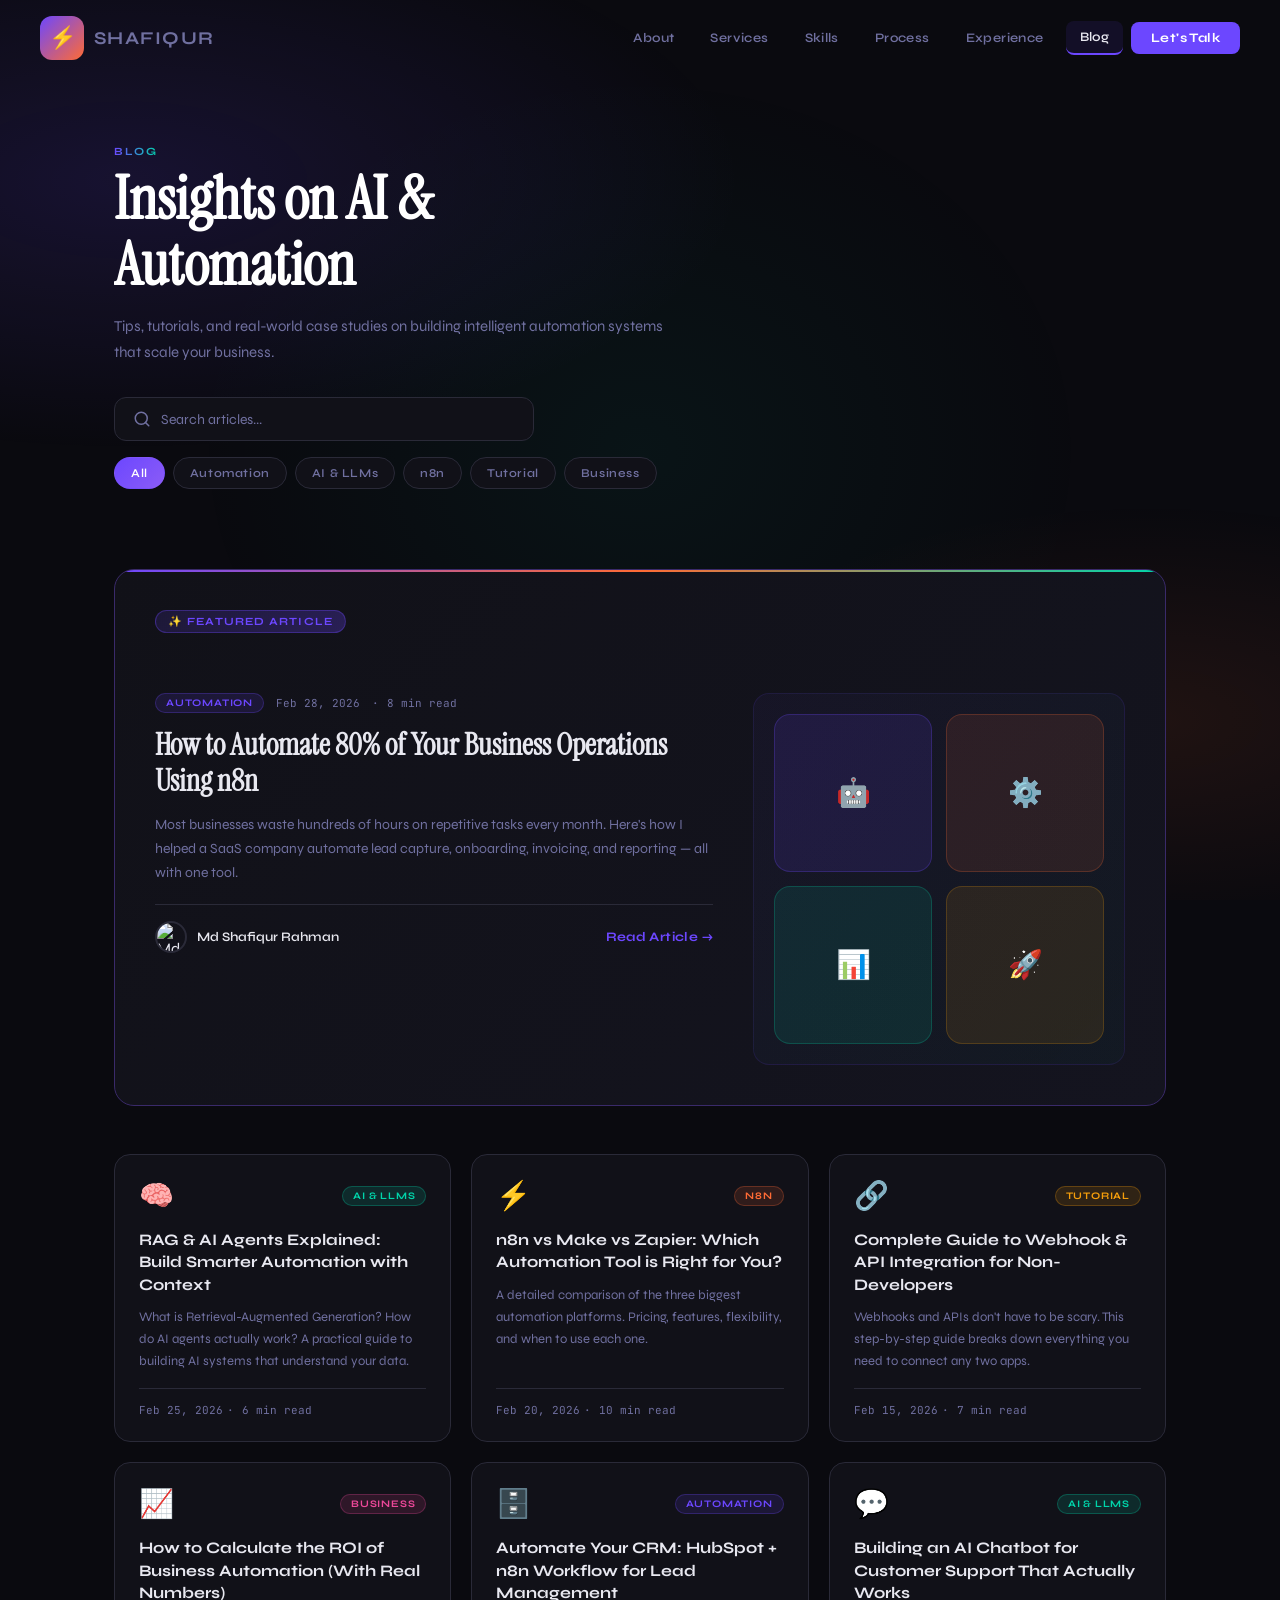
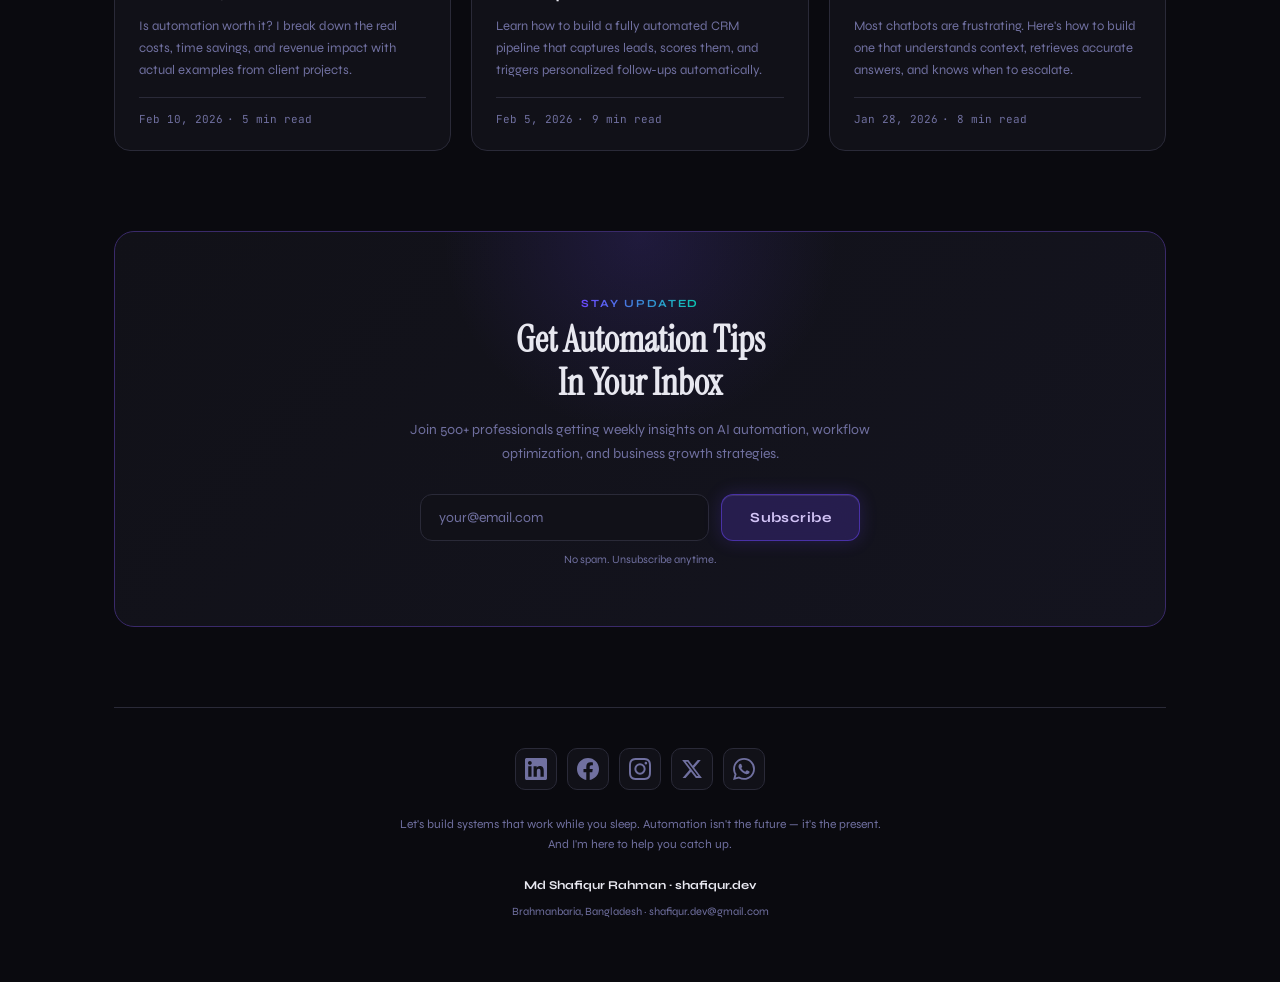
==== blog.html @ 8acfb30a "init" ====
<!DOCTYPE html>
<html lang="en">

<head>
    <meta charset="UTF-8">
    <meta name="viewport" content="width=device-width, initial-scale=1.0">
    <title>Blog — Md Shafiqur Rahman | AI Automation Insights</title>
    <meta name="description"
        content="Read expert insights on AI automation, n8n workflows, Make integrations, and business process automation by Md Shafiqur Rahman.">
    <link
        href="https://fonts.googleapis.com/css2?family=Syne:wght@400;600;700;800&family=Instrument+Serif:ital@0;1&family=JetBrains+Mono:wght@400;500&display=swap"
        rel="stylesheet">
    <link rel="stylesheet" href="styles.css">
    <link rel="stylesheet" href="blog-styles.css">
    <!-- Favicon -->
    <link rel="icon"
        href="data:image/svg+xml,<svg xmlns='http://www.w3.org/2000/svg' viewBox='0 0 100 100'><text y='.9em' font-size='90'>⚡</text></svg>">
    <!-- Canonical -->
    <link rel="canonical" href="https://shafiqur.dev/blog.html">
    <!-- Open Graph -->
    <meta property="og:type" content="website">
    <meta property="og:url" content="https://shafiqur.dev/blog.html">
    <meta property="og:title" content="Blog — Md Shafiqur Rahman | AI Automation Insights">
    <meta property="og:description"
        content="Expert insights on AI automation, n8n workflows, Make integrations, and business process automation by Md Shafiqur Rahman.">
    <meta property="og:image" content="https://shafiqur.dev/md-shafiqur-rahman-n8n-ai-automation-expert.png">
    <!-- Twitter Card -->
    <meta name="twitter:card" content="summary_large_image">
    <meta name="twitter:title" content="Blog — Md Shafiqur Rahman | AI Automation Insights">
    <meta name="twitter:description"
        content="Expert insights on AI automation, n8n workflows, and business process automation.">
    <meta name="twitter:image" content="https://shafiqur.dev/md-shafiqur-rahman-n8n-ai-automation-expert.png">
</head>

<body>

    <!-- Reading Progress Bar -->
    <div class="reading-progress" id="reading-progress"></div>

    <div class="container">

        <!-- NAVIGATION -->
        <nav id="main-nav">
            <div class="nav-brand">
                <a href="index.html" style="display:flex;align-items:center;gap:10px;text-decoration:none;">
                    <div class="logo-icon">⚡</div>
                    <div class="brand-name">Shafiqur</div>
                </a>
            </div>
            <div class="nav-links">
                <a href="index.html#about" class="nav-link">About</a>
                <a href="index.html#services" class="nav-link">Services</a>
                <a href="index.html#skills" class="nav-link">Skills</a>
                <a href="index.html#process" class="nav-link">Process</a>
                <a href="index.html#experience" class="nav-link">Experience</a>
                <a href="blog.html" class="nav-link active">Blog</a>
                <a href="index.html#contact" class="nav-link cta-link">Let's Talk</a>
            </div>
            <button class="mobile-menu-btn" id="mobile-menu-btn" aria-label="Toggle navigation menu">
                <span></span><span></span><span></span>
            </button>
        </nav>

        <!-- BLOG HERO -->
        <section class="blog-hero">
            <div class="section-label">Blog</div>
            <h1 class="blog-hero-title">Insights on AI &<br>Automation</h1>
            <p class="blog-hero-subtitle">Tips, tutorials, and real-world case studies on building intelligent
                automation systems that scale your business.</p>

            <!-- Search & Filter -->
            <div class="blog-controls">
                <div class="blog-search">
                    <svg width="18" height="18" viewBox="0 0 24 24" fill="none" stroke="currentColor" stroke-width="2"
                        stroke-linecap="round" stroke-linejoin="round">
                        <circle cx="11" cy="11" r="8"></circle>
                        <path d="m21 21-4.35-4.35"></path>
                    </svg>
                    <input type="text" id="blog-search-input" placeholder="Search articles..." autocomplete="off">
                </div>
                <div class="blog-filters">
                    <button class="filter-btn active" data-filter="all">All</button>
                    <button class="filter-btn" data-filter="automation">Automation</button>
                    <button class="filter-btn" data-filter="ai">AI & LLMs</button>
                    <button class="filter-btn" data-filter="n8n">n8n</button>
                    <button class="filter-btn" data-filter="tutorial">Tutorial</button>
                    <button class="filter-btn" data-filter="business">Business</button>
                </div>
            </div>
        </section>

        <!-- FEATURED POST -->
        <section class="featured-post" id="featured-post">
            <a href="posts/automate-business-with-n8n.html" class="featured-card">
                <div class="featured-badge">✨ Featured Article</div>
                <div class="featured-content">
                    <div class="featured-meta">
                        <span class="blog-category tag-purple">Automation</span>
                        <span class="blog-date">Feb 28, 2026</span>
                        <span class="blog-read-time">8 min read</span>
                    </div>
                    <h2 class="featured-title">How to Automate 80% of Your Business Operations Using n8n</h2>
                    <p class="featured-excerpt">Most businesses waste hundreds of hours on repetitive tasks every month.
                        Here's how I helped a SaaS company automate lead capture, onboarding, invoicing, and reporting
                        — all with one tool.</p>
                    <div class="featured-author">
                        <img src="profile.jpg" alt="Md Shafiqur Rahman" class="author-avatar">
                        <span class="author-name">Md Shafiqur Rahman</span>
                        <span class="featured-read-link">Read Article →</span>
                    </div>
                </div>
                <div class="featured-visual">
                    <div class="featured-icon-grid">
                        <span>🤖</span>
                        <span>⚙️</span>
                        <span>📊</span>
                        <span>🚀</span>
                    </div>
                </div>
            </a>
        </section>

        <!-- BLOG POSTS GRID -->
        <section class="blog-grid-section">
            <div class="blog-grid" id="blog-grid">

                <!-- Blog Post Card 1 -->
                <article class="blog-card" data-category="ai">
                    <a href="posts/rag-ai-agents-explained.html" class="blog-card-link">
                        <div class="blog-card-top">
                            <div class="blog-card-icon">🧠</div>
                            <span class="blog-category tag-teal">AI & LLMs</span>
                        </div>
                        <h3 class="blog-card-title">RAG & AI Agents Explained: Build Smarter Automation with Context
                        </h3>
                        <p class="blog-card-excerpt">What is Retrieval-Augmented Generation? How do AI agents actually
                            work? A practical guide to building AI systems that understand your data.</p>
                        <div class="blog-card-footer">
                            <span class="blog-date">Feb 25, 2026</span>
                            <span class="blog-read-time">6 min read</span>
                        </div>
                    </a>
                </article>

                <!-- Blog Post Card 2 -->
                <article class="blog-card" data-category="n8n">
                    <a href="posts/n8n-vs-make-vs-zapier.html" class="blog-card-link">
                        <div class="blog-card-top">
                            <div class="blog-card-icon">⚡</div>
                            <span class="blog-category tag-orange">n8n</span>
                        </div>
                        <h3 class="blog-card-title">n8n vs Make vs Zapier: Which Automation Tool is Right for You?</h3>
                        <p class="blog-card-excerpt">A detailed comparison of the three biggest automation platforms.
                            Pricing, features, flexibility, and when to use each one.</p>
                        <div class="blog-card-footer">
                            <span class="blog-date">Feb 20, 2026</span>
                            <span class="blog-read-time">10 min read</span>
                        </div>
                    </a>
                </article>

                <!-- Blog Post Card 3 -->
                <article class="blog-card" data-category="tutorial">
                    <a href="posts/webhook-api-integration-guide.html" class="blog-card-link">
                        <div class="blog-card-top">
                            <div class="blog-card-icon">🔗</div>
                            <span class="blog-category tag-gold">Tutorial</span>
                        </div>
                        <h3 class="blog-card-title">Complete Guide to Webhook & API Integration for Non-Developers</h3>
                        <p class="blog-card-excerpt">Webhooks and APIs don't have to be scary. This step-by-step guide
                            breaks down everything you need to connect any two apps.</p>
                        <div class="blog-card-footer">
                            <span class="blog-date">Feb 15, 2026</span>
                            <span class="blog-read-time">7 min read</span>
                        </div>
                    </a>
                </article>

                <!-- Blog Post Card 4 -->
                <article class="blog-card" data-category="business">
                    <a href="posts/automation-roi-calculator.html" class="blog-card-link">
                        <div class="blog-card-top">
                            <div class="blog-card-icon">📈</div>
                            <span class="blog-category tag-pink">Business</span>
                        </div>
                        <h3 class="blog-card-title">How to Calculate the ROI of Business Automation (With Real
                            Numbers)</h3>
                        <p class="blog-card-excerpt">Is automation worth it? I break down the real costs, time savings,
                            and revenue impact with actual examples from client projects.</p>
                        <div class="blog-card-footer">
                            <span class="blog-date">Feb 10, 2026</span>
                            <span class="blog-read-time">5 min read</span>
                        </div>
                    </a>
                </article>

                <!-- Blog Post Card 5 -->
                <article class="blog-card" data-category="automation">
                    <a href="posts/crm-automation-hubspot-n8n.html" class="blog-card-link">
                        <div class="blog-card-top">
                            <div class="blog-card-icon">🗄️</div>
                            <span class="blog-category tag-purple">Automation</span>
                        </div>
                        <h3 class="blog-card-title">Automate Your CRM: HubSpot + n8n Workflow for Lead Management</h3>
                        <p class="blog-card-excerpt">Learn how to build a fully automated CRM pipeline that captures
                            leads, scores them, and triggers personalized follow-ups automatically.</p>
                        <div class="blog-card-footer">
                            <span class="blog-date">Feb 5, 2026</span>
                            <span class="blog-read-time">9 min read</span>
                        </div>
                    </a>
                </article>

                <!-- Blog Post Card 6 -->
                <article class="blog-card" data-category="ai">
                    <a href="posts/chatbot-customer-support.html" class="blog-card-link">
                        <div class="blog-card-top">
                            <div class="blog-card-icon">💬</div>
                            <span class="blog-category tag-teal">AI & LLMs</span>
                        </div>
                        <h3 class="blog-card-title">Building an AI Chatbot for Customer Support That Actually Works</h3>
                        <p class="blog-card-excerpt">Most chatbots are frustrating. Here's how to build one that
                            understands context, retrieves accurate answers, and knows when to escalate.</p>
                        <div class="blog-card-footer">
                            <span class="blog-date">Jan 28, 2026</span>
                            <span class="blog-read-time">8 min read</span>
                        </div>
                    </a>
                </article>

            </div>

            <!-- No Results Message -->
            <div class="blog-no-results" id="blog-no-results" style="display:none;">
                <div class="no-results-icon">🔍</div>
                <h3>No articles found</h3>
                <p>Try searching with different keywords or browse all categories.</p>
            </div>
        </section>

        <!-- NEWSLETTER CTA -->
        <section class="blog-newsletter">
            <div class="newsletter-glow"></div>
            <div class="section-label">Stay Updated</div>
            <h2 class="newsletter-title">Get Automation Tips<br>In Your Inbox</h2>
            <p class="newsletter-desc">Join 500+ professionals getting weekly insights on AI automation, workflow
                optimization, and business growth strategies.</p>
            <form class="newsletter-form" id="newsletter-form">
                <input type="email" placeholder="your@email.com" required id="newsletter-email">
                <button type="submit" class="btn-primary">Subscribe</button>
            </form>
            <div class="newsletter-success" id="newsletter-success" style="display:none;">
                <div class="newsletter-success-icon">🎉</div>
                <p class="newsletter-success-text">You're in! Check your inbox for a confirmation email.</p>
            </div>
            <p class="newsletter-note" id="newsletter-note">No spam. Unsubscribe anytime.</p>
        </section>

        <footer>
            <div class="footer-social-bar">
                <a href="https://www.linkedin.com/in/automation-by-shafiq/" target="_blank" rel="noopener"
                    class="footer-social-link" title="LinkedIn">
                    <svg width="22" height="22" viewBox="0 0 24 24" fill="currentColor">
                        <path
                            d="M20.447 20.452h-3.554v-5.569c0-1.328-.027-3.037-1.852-3.037-1.853 0-2.136 1.445-2.136 2.939v5.667H9.351V9h3.414v1.561h.046c.477-.9 1.637-1.85 3.37-1.85 3.601 0 4.267 2.37 4.267 5.455v6.286zM5.337 7.433c-1.144 0-2.063-.926-2.063-2.065 0-1.138.92-2.063 2.063-2.063 1.14 0 2.064.925 2.064 2.063 0 1.139-.925 2.065-2.064 2.065zm1.782 13.019H3.555V9h3.564v11.452zM22.225 0H1.771C.792 0 0 .774 0 1.729v20.542C0 23.227.792 24 1.771 24h20.451C23.2 24 24 23.227 24 22.271V1.729C24 .774 23.2 0 22.222 0h.003z" />
                    </svg>
                </a>
                <a href="https://facebook.com/YOUR_FACEBOOK" target="_blank" rel="noopener" class="footer-social-link"
                    title="Facebook">
                    <svg width="22" height="22" viewBox="0 0 24 24" fill="currentColor">
                        <path
                            d="M24 12.073c0-6.627-5.373-12-12-12s-12 5.373-12 12c0 5.99 4.388 10.954 10.125 11.854v-8.385H7.078v-3.47h3.047V9.43c0-3.007 1.792-4.669 4.533-4.669 1.312 0 2.686.235 2.686.235v2.953H15.83c-1.491 0-1.956.925-1.956 1.874v2.25h3.328l-.532 3.47h-2.796v8.385C19.612 23.027 24 18.062 24 12.073z" />
                    </svg>
                </a>
                <a href="https://instagram.com/YOUR_INSTAGRAM" target="_blank" rel="noopener" class="footer-social-link"
                    title="Instagram">
                    <svg width="22" height="22" viewBox="0 0 24 24" fill="currentColor">
                        <path
                            d="M12 0C8.74 0 8.333.015 7.053.072 5.775.132 4.905.333 4.14.63c-.789.306-1.459.717-2.126 1.384S.935 3.35.63 4.14C.333 4.905.131 5.775.072 7.053.012 8.333 0 8.74 0 12s.015 3.667.072 4.947c.06 1.277.261 2.148.558 2.913.306.788.717 1.459 1.384 2.126.667.666 1.336 1.079 2.126 1.384.766.296 1.636.499 2.913.558C8.333 23.988 8.74 24 12 24s3.667-.015 4.947-.072c1.277-.06 2.148-.262 2.913-.558.788-.306 1.459-.718 2.126-1.384.666-.667 1.079-1.335 1.384-2.126.296-.765.499-1.636.558-2.913.06-1.28.072-1.687.072-4.947s-.015-3.667-.072-4.947c-.06-1.277-.262-2.149-.558-2.913-.306-.789-.718-1.459-1.384-2.126C21.319 1.347 20.651.935 19.86.63c-.765-.297-1.636-.499-2.913-.558C15.667.012 15.26 0 12 0zm0 2.16c3.203 0 3.585.016 4.85.071 1.17.055 1.805.249 2.227.415.562.217.96.477 1.382.896.419.42.679.819.896 1.381.164.422.36 1.057.413 2.227.057 1.266.07 1.646.07 4.85s-.015 3.585-.074 4.85c-.061 1.17-.256 1.805-.421 2.227-.224.562-.479.96-.899 1.382-.419.419-.824.679-1.38.896-.42.164-1.065.36-2.235.413-1.274.057-1.649.07-4.859.07-3.211 0-3.586-.015-4.859-.074-1.171-.061-1.816-.256-2.236-.421-.569-.224-.96-.479-1.379-.899-.421-.419-.69-.824-.9-1.38-.165-.42-.359-1.065-.42-2.235-.045-1.26-.061-1.649-.061-4.844 0-3.196.016-3.586.061-4.861.061-1.17.255-1.814.42-2.234.21-.57.479-.96.9-1.381.419-.419.81-.689 1.379-.898.42-.166 1.051-.361 2.221-.421 1.275-.045 1.65-.06 4.859-.06l.045.03zm0 3.678a6.162 6.162 0 100 12.324 6.162 6.162 0 100-12.324zM12 16c-2.21 0-4-1.79-4-4s1.79-4 4-4 4 1.79 4 4-1.79 4-4 4zm7.846-10.405a1.441 1.441 0 11-2.882 0 1.441 1.441 0 012.882 0z" />
                    </svg>
                </a>
                <a href="https://x.com/YOUR_X_HANDLE" target="_blank" rel="noopener" class="footer-social-link"
                    title="X (Twitter)">
                    <svg width="22" height="22" viewBox="0 0 24 24" fill="currentColor">
                        <path
                            d="M18.244 2.25h3.308l-7.227 8.26 8.502 11.24H16.17l-5.214-6.817L4.99 21.75H1.68l7.73-8.835L1.254 2.25H8.08l4.713 6.231zm-1.161 17.52h1.833L7.084 4.126H5.117z" />
                    </svg>
                </a>
                <a href="https://wa.me/YOUR_WHATSAPP_NUMBER" target="_blank" rel="noopener"
                    class="footer-social-link whatsapp" title="WhatsApp">
                    <svg width="22" height="22" viewBox="0 0 24 24" fill="currentColor">
                        <path
                            d="M17.472 14.382c-.297-.149-1.758-.867-2.03-.967-.273-.099-.471-.148-.67.15-.197.297-.767.966-.94 1.164-.173.199-.347.223-.644.075-.297-.15-1.255-.463-2.39-1.475-.883-.788-1.48-1.761-1.653-2.059-.173-.297-.018-.458.13-.606.134-.133.298-.347.446-.52.149-.174.198-.298.298-.497.099-.198.05-.371-.025-.52-.075-.149-.669-1.612-.916-2.207-.242-.579-.487-.5-.669-.51-.173-.008-.371-.01-.57-.01-.198 0-.52.074-.792.372-.272.297-1.04 1.016-1.04 2.479 0 1.462 1.065 2.875 1.213 3.074.149.198 2.096 3.2 5.077 4.487.709.306 1.262.489 1.694.625.712.227 1.36.195 1.871.118.571-.085 1.758-.719 2.006-1.413.248-.694.248-1.289.173-1.413-.074-.124-.272-.198-.57-.347m-5.421 7.403h-.004a9.87 9.87 0 01-5.031-1.378l-.361-.214-3.741.982.998-3.648-.235-.374a9.86 9.86 0 01-1.51-5.26c.001-5.45 4.436-9.884 9.888-9.884 2.64 0 5.122 1.03 6.988 2.898a9.825 9.825 0 012.893 6.994c-.003 5.45-4.437 9.884-9.885 9.884m8.413-18.297A11.815 11.815 0 0012.05 0C5.495 0 .16 5.335.157 11.892c0 2.096.547 4.142 1.588 5.945L.057 24l6.305-1.654a11.882 11.882 0 005.683 1.448h.005c6.554 0 11.89-5.335 11.893-11.893a11.821 11.821 0 00-3.48-8.413z" />
                    </svg>
                </a>
            </div>
            <p class="footer-note">Let's build systems that work while you sleep. Automation isn't the future — it's the
                present. And I'm here to help you catch up.<br><br>
                <strong style="color: var(--text);">Md Shafiqur Rahman · shafiqur.dev</strong><br>
                <span style="font-size: 11px; margin-top: 8px; display: inline-block;">Brahmanbaria, Bangladesh ·
                    shafiqur.dev@gmail.com</span>
            </p>
        </footer>

    </div>

    <!-- SCROLL TO TOP BUTTON -->
    <button class="scroll-to-top" id="scroll-to-top" aria-label="Scroll to top">
        <svg width="20" height="20" viewBox="0 0 24 24" fill="none" stroke="currentColor" stroke-width="2.5"
            stroke-linecap="round" stroke-linejoin="round">
            <path d="m18 15-6-6-6 6"></path>
        </svg>
    </button>

    <script>
        // Mobile menu toggle
        const menuBtn = document.getElementById('mobile-menu-btn');
        const nav = document.getElementById('main-nav');
        menuBtn.addEventListener('click', () => {
            nav.classList.toggle('nav-open');
        });

        // Scroll-based nav background + scroll-to-top
        const scrollTopBtn = document.getElementById('scroll-to-top');
        const progressBar = document.getElementById('reading-progress');

        window.addEventListener('scroll', () => {
            // Nav background
            if (window.scrollY > 60) {
                nav.classList.add('nav-scrolled');
            } else {
                nav.classList.remove('nav-scrolled');
            }
            // Scroll to top btn
            if (window.scrollY > 400) {
                scrollTopBtn.classList.add('visible');
            } else {
                scrollTopBtn.classList.remove('visible');
            }
            // Reading progress bar
            const docHeight = document.documentElement.scrollHeight - document.documentElement.clientHeight;
            const scrolled = (window.scrollY / docHeight) * 100;
            progressBar.style.width = Math.min(scrolled, 100) + '%';
        });

        // Scroll to top on click
        scrollTopBtn.addEventListener('click', () => {
            window.scrollTo({ top: 0, behavior: 'smooth' });
        });

        // Blog Search
        const searchInput = document.getElementById('blog-search-input');
        const blogCards = document.querySelectorAll('.blog-card');
        const featuredPost = document.getElementById('featured-post');
        const noResults = document.getElementById('blog-no-results');

        searchInput.addEventListener('input', function () {
            const query = this.value.toLowerCase().trim();
            filterPosts(query, getActiveFilter());
        });

        // Category Filter
        const filterBtns = document.querySelectorAll('.filter-btn');
        filterBtns.forEach(btn => {
            btn.addEventListener('click', function () {
                filterBtns.forEach(b => b.classList.remove('active'));
                this.classList.add('active');
                const filter = this.dataset.filter;
                const query = searchInput.value.toLowerCase().trim();
                filterPosts(query, filter);
            });
        });

        function getActiveFilter() {
            const activeBtn = document.querySelector('.filter-btn.active');
            return activeBtn ? activeBtn.dataset.filter : 'all';
        }

        function filterPosts(query, category) {
            let visibleCount = 0;
            blogCards.forEach(card => {
                const title = card.querySelector('.blog-card-title').textContent.toLowerCase();
                const excerpt = card.querySelector('.blog-card-excerpt').textContent.toLowerCase();
                const cardCategory = card.dataset.category;
                const matchesSearch = !query || title.includes(query) || excerpt.includes(query);
                const matchesCategory = category === 'all' || cardCategory === category;
                if (matchesSearch && matchesCategory) {
                    card.style.display = '';
                    visibleCount++;
                } else {
                    card.style.display = 'none';
                }
            });
            if (category !== 'all' && category !== 'automation') {
                featuredPost.style.display = 'none';
            } else if (query) {
                const featuredTitle = featuredPost.querySelector('.featured-title').textContent.toLowerCase();
                const featuredExcerpt = featuredPost.querySelector('.featured-excerpt').textContent.toLowerCase();
                if (featuredTitle.includes(query) || featuredExcerpt.includes(query)) {
                    featuredPost.style.display = '';
                    visibleCount++;
                } else {
                    featuredPost.style.display = 'none';
                }
            } else {
                featuredPost.style.display = '';
                visibleCount++;
            }
            noResults.style.display = visibleCount === 0 ? 'block' : 'none';
        }

        // Newsletter form — inline success state
        document.getElementById('newsletter-form').addEventListener('submit', function (e) {
            e.preventDefault();
            this.style.display = 'none';
            document.getElementById('newsletter-success').style.display = 'block';
            document.getElementById('newsletter-note').style.display = 'none';
        });

        // Intersection Observer for animations
        const observerOptions = { threshold: 0.1, rootMargin: '0px 0px -50px 0px' };
        const observer = new IntersectionObserver((entries) => {
            entries.forEach(entry => {
                if (entry.isIntersecting) {
                    entry.target.classList.add('visible');
                }
            });
        }, observerOptions);

        document.querySelectorAll('.blog-card, .featured-card').forEach(el => {
            el.classList.add('fade-in');
            observer.observe(el);
        });

        // Smooth scroll for navigation links
        document.querySelectorAll('a[href^="#"]').forEach(anchor => {
            anchor.addEventListener('click', function (e) {
                e.preventDefault();
                const target = document.querySelector(this.getAttribute('href'));
                if (target) {
                    const navHeight = 100;
                    const targetPosition = target.getBoundingClientRect().top + window.pageYOffset - navHeight;
                    window.scrollTo({ top: targetPosition, behavior: 'smooth' });
                }
                document.getElementById('main-nav').classList.remove('nav-open');
            });
        });
    </script>

</body>

</html>
---- styles.css ----
:root {
    --bg: #0a0a0f;
    --surface: #111118;
    --surface2: #18181f;
    --border: #2a2a38;
    --accent: #6c47ff;
    --accent2: #ff6b35;
    --accent3: #00d4aa;
    --text: #e8e8f0;
    --muted: #7070a0;
    --tag-bg: #1a1a28;
    --glow-purple: rgba(108, 71, 255, 0.35);
    --glow-teal: rgba(0, 212, 170, 0.35);
    --glow-orange: rgba(255, 107, 53, 0.35);
}

/* ===== CURSOR GLOW ===== */
#cursor-glow {
    position: fixed;
    width: 500px;
    height: 500px;
    border-radius: 50%;
    pointer-events: none;
    z-index: 0;
    transform: translate(-50%, -50%);
    background: radial-gradient(circle at center,
            rgba(108, 71, 255, 0.07) 0%,
            rgba(108, 71, 255, 0.03) 30%,
            transparent 70%);
    transition: transform 0.12s ease-out, opacity 0.3s;
    will-change: transform;
}

/* ===== PARTICLE CANVAS ===== */
#particle-canvas {
    position: fixed;
    inset: 0;
    pointer-events: none;
    z-index: 0;
    opacity: 0.6;
}

* {
    margin: 0;
    padding: 0;
    box-sizing: border-box;
}

html {
    scroll-behavior: smooth;
    scroll-padding-top: 100px;
}

body {
    background: var(--bg);
    color: var(--text);
    font-family: 'Syne', sans-serif;
    min-height: 100vh;
    overflow-x: hidden;
}

/* Background mesh */
@keyframes meshFloat {

    0%,
    100% {
        opacity: 1;
        background-position: 0% 0%, 100% 100%, 50% 50%;
    }

    33% {
        background-position: 15% 25%, 80% 70%, 40% 60%;
    }

    66% {
        background-position: 5% 80%, 95% 20%, 60% 30%;
    }
}

body::before {
    content: '';
    position: fixed;
    inset: 0;
    background:
        radial-gradient(ellipse 80% 50% at 10% 20%, rgba(108, 71, 255, 0.14) 0%, transparent 60%),
        radial-gradient(ellipse 60% 40% at 90% 80%, rgba(255, 107, 53, 0.09) 0%, transparent 60%),
        radial-gradient(ellipse 50% 60% at 50% 50%, rgba(0, 212, 170, 0.05) 0%, transparent 70%);
    pointer-events: none;
    z-index: 0;
    animation: meshFloat 18s ease-in-out infinite;
}

.container {
    max-width: 1100px;
    margin: 0 auto;
    padding: 0 24px;
    position: relative;
    z-index: 1;
}

/* ===== NAVIGATION ===== */
nav#main-nav {
    position: fixed;
    top: 0;
    left: 0;
    right: 0;
    z-index: 100;
    display: flex;
    align-items: center;
    justify-content: space-between;
    padding: 16px 40px;
    transition: all 0.4s cubic-bezier(0.4, 0, 0.2, 1);
}

nav#main-nav.nav-scrolled {
    background: rgba(10, 10, 15, 0.85);
    backdrop-filter: blur(20px);
    -webkit-backdrop-filter: blur(20px);
    border-bottom: 1px solid var(--border);
    padding: 12px 40px;
}

.nav-brand {
    display: flex;
    align-items: center;
    gap: 10px;
}

.nav-links {
    display: flex;
    align-items: center;
    gap: 8px;
}

.nav-link {
    color: var(--muted);
    text-decoration: none;
    font-size: 13px;
    font-weight: 600;
    letter-spacing: 0.03em;
    padding: 8px 14px;
    border-radius: 8px;
    transition: all 0.3s;
}

.nav-link:hover {
    color: var(--text);
    background: rgba(108, 71, 255, 0.08);
}

.nav-link.active {
    color: var(--text);
    background: rgba(108, 71, 255, 0.1);
    border-bottom: 2px solid var(--accent);
}

.nav-link.cta-link {
    background: var(--accent);
    color: #fff;
    font-weight: 700;
    padding: 8px 20px;
}

.nav-link.cta-link:hover {
    background: #7d5aff;
    transform: translateY(-1px);
    box-shadow: 0 4px 20px rgba(108, 71, 255, 0.3);
}

.nav-link.cta-link.active {
    border-bottom: none;
    background: #7d5aff;
}

.mobile-menu-btn {
    display: none;
    flex-direction: column;
    gap: 5px;
    background: none;
    border: none;
    cursor: pointer;
    padding: 8px;
}

.mobile-menu-btn span {
    width: 24px;
    height: 2px;
    background: var(--text);
    border-radius: 2px;
    transition: all 0.3s;
}

/* ===== HERO ===== */
#hero {
    padding: 140px 0 80px;
    border-bottom: 1px solid var(--border);
    margin-bottom: 80px;
}

.hero-layout {
    display: grid;
    grid-template-columns: 1.2fr 1fr;
    gap: 60px;
    align-items: center;
}

.hero-content .premium-badge {
    margin-bottom: 24px;
}


.hero-content .subtitle {
    text-align: left;
    max-width: 480px;
    margin: 0 0 32px 0;
}

.hero-cta {
    display: flex;
    gap: 14px;
    flex-wrap: wrap;
}

.btn-primary {
    display: inline-flex;
    align-items: center;
    gap: 8px;
    background: rgba(108, 71, 255, 0.22);
    backdrop-filter: blur(16px);
    -webkit-backdrop-filter: blur(16px);
    color: rgba(220, 205, 255, 0.95);
    font-family: 'Syne', sans-serif;
    font-size: 14px;
    font-weight: 700;
    padding: 14px 28px;
    border-radius: 12px;
    text-decoration: none;
    transition: all 0.35s cubic-bezier(0.4, 0, 0.2, 1);
    border: 1px solid rgba(108, 71, 255, 0.5);
    cursor: pointer;
    letter-spacing: 0.03em;
    box-shadow:
        0 0 18px rgba(108, 71, 255, 0.2),
        inset 0 1px 0 rgba(255, 255, 255, 0.1);
}

.btn-primary:hover {
    background: rgba(108, 71, 255, 0.38);
    border-color: rgba(140, 100, 255, 0.8);
    color: #fff;
    transform: translateY(-2px);
    box-shadow:
        0 0 28px rgba(108, 71, 255, 0.4),
        0 8px 32px rgba(0, 0, 0, 0.3),
        inset 0 1px 0 rgba(255, 255, 255, 0.15);
}

.btn-secondary {
    display: inline-flex;
    align-items: center;
    gap: 8px;
    background: transparent;
    color: var(--text);
    font-family: 'Syne', sans-serif;
    font-size: 14px;
    font-weight: 600;
    padding: 14px 24px;
    border-radius: 12px;
    border: 1px solid var(--border);
    text-decoration: none;
    transition: all 0.3s;
    cursor: pointer;
}

.btn-secondary:hover {
    border-color: var(--accent);
    background: rgba(108, 71, 255, 0.06);
    transform: translateY(-2px);
}

.btn-secondary svg {
    flex-shrink: 0;
}

/* Hero image */
.hero-image {
    position: relative;
    display: flex;
    justify-content: center;
}

.image-frame {
    position: relative;
    width: 320px;
    height: 320px;
    border-radius: 24px;
    overflow: hidden;
    border: 2px solid var(--border);
}

.image-frame img {
    width: 100%;
    height: 100%;
    object-fit: cover;
    display: block;
}

.image-glow {
    position: absolute;
    inset: -20px;
    background: radial-gradient(circle at center, rgba(108, 71, 255, 0.2) 0%, transparent 70%);
    pointer-events: none;
    z-index: -1;
    border-radius: 40px;
}

.floating-stats {
    position: absolute;
    width: 100%;
    top: 0;
    bottom: 0;
    pointer-events: none;
}

.stat-pill {
    position: absolute;
    display: inline-flex;
    align-items: center;
    gap: 8px;
    background: rgba(17, 17, 24, 0.9);
    backdrop-filter: blur(10px);
    border: 1px solid var(--border);
    padding: 8px 14px;
    border-radius: 10px;
    font-size: 12px;
    font-weight: 600;
    pointer-events: auto;
    animation: float 6s ease-in-out infinite;
}

.stat-pill.right {
    right: -30px;
    bottom: 60px;
    animation-delay: -3s;
}

.stat-pill:not(.right) {
    left: -40px;
    top: 60px;
}

.stat-icon {
    font-size: 16px;
}

.stat-text {
    color: var(--text);
    white-space: nowrap;
}

@keyframes float {

    0%,
    100% {
        transform: translateY(0px);
    }

    50% {
        transform: translateY(-10px);
    }
}

/* ===== SCROLL OFFSET FOR FIXED NAV ===== */
section[id] {
    scroll-margin-top: 100px;
}

/* ===== ABOUT ===== */
.about-grid {
    display: grid;
    grid-template-columns: 1.2fr 1fr;
    gap: 40px;
    align-items: start;
}

.about-text p {
    font-size: 14px;
    color: var(--muted);
    line-height: 1.8;
    margin-bottom: 16px;
}

.about-text strong {
    color: var(--text);
}

.about-highlights {
    display: grid;
    grid-template-columns: 1fr 1fr;
    gap: 16px;
}

.highlight-item {
    background: rgba(17, 17, 24, 0.85);
    backdrop-filter: blur(16px);
    -webkit-backdrop-filter: blur(16px);
    border: 1px solid rgba(255, 255, 255, 0.07);
    border-radius: 14px;
    padding: 20px;
    text-align: center;
    transition: border-color 0.3s, transform 0.3s, box-shadow 0.3s;
}

.highlight-item:hover {
    border-color: #3a3a55;
    transform: translateY(-2px);
}

.highlight-num {
    display: block;
    font-family: 'Instrument Serif', serif;
    font-size: 36px;
    font-weight: 700;
    line-height: 1;
    margin-bottom: 6px;
}

.highlight-label {
    font-size: 11px;
    font-weight: 700;
    letter-spacing: 0.06em;
    text-transform: uppercase;
    color: var(--muted);
    line-height: 1.4;
}

/* ===== HEADER (legacy - used in section titles) ===== */
header {
    text-align: left;
}

.logo-row {
    display: flex;
    align-items: center;
    justify-content: center;
    gap: 14px;
    margin-bottom: 24px;
}

.logo-icon {
    width: 44px;
    height: 44px;
    background: linear-gradient(135deg, var(--accent), var(--accent2));
    border-radius: 12px;
    display: flex;
    align-items: center;
    justify-content: center;
    font-size: 22px;
}

.logo-wrapper {
    height: 52px;
    width: auto;
    border-radius: 0;
    flex-shrink: 0;
    display: flex;
    align-items: center;
}

.logo-img {
    height: 280px;
    width: auto;
    display: block;
    object-fit: contain;
}

.brand-name {
    font-size: 18px;
    font-weight: 700;
    letter-spacing: 0.08em;
    text-transform: uppercase;
    color: var(--muted);
}

.subtitle {
    font-size: 15px;
    color: var(--muted);
    font-weight: 400;
    letter-spacing: 0.03em;
    max-width: 500px;
    margin: 0 auto;
    line-height: 1.6;
}

.premium-badge {
    display: inline-flex;
    align-items: center;
    gap: 6px;
    background: linear-gradient(135deg, #00d4aa22, #00d4aa44);
    border: 1px solid #00d4aa55;
    color: var(--accent3);
    padding: 4px 12px;
    border-radius: 20px;
    font-size: 11px;
    font-weight: 700;
    letter-spacing: 0.1em;
    text-transform: uppercase;
    margin-top: 0;
}

/* Pulse dot inside badge */
.pulse-dot {
    width: 7px;
    height: 7px;
    border-radius: 50%;
    background: #00d4aa;
    flex-shrink: 0;
    position: relative;
    animation: pulseDot 2s ease-in-out infinite;
}

.pulse-dot::after {
    content: '';
    position: absolute;
    inset: -3px;
    border-radius: 50%;
    background: rgba(0, 212, 170, 0.4);
    animation: pulseRing 2s ease-in-out infinite;
}

@keyframes pulseDot {

    0%,
    100% {
        opacity: 1;
    }

    50% {
        opacity: 0.6;
    }
}

@keyframes pulseRing {
    0% {
        transform: scale(0.8);
        opacity: 0.8;
    }

    70% {
        transform: scale(1.8);
        opacity: 0;
    }

    100% {
        transform: scale(0.8);
        opacity: 0;
    }
}

/* SECTION TITLE */
.section-label {
    font-size: 11px;
    font-weight: 700;
    letter-spacing: 0.15em;
    text-transform: uppercase;
    color: var(--accent);
    margin-bottom: 8px;
}

.section-title {
    font-family: 'Instrument Serif', serif;
    font-size: clamp(24px, 4vw, 36px);
    line-height: 1.2;
    margin-bottom: 32px;
}

/* STRATEGY GRID */
.strategy-grid {
    display: grid;
    grid-template-columns: repeat(3, 1fr);
    gap: 16px;
    margin-bottom: 80px;
}

.strategy-card {
    background: rgba(17, 17, 24, 0.85);
    backdrop-filter: blur(20px);
    -webkit-backdrop-filter: blur(20px);
    border: 1px solid rgba(255, 255, 255, 0.07);
    border-radius: 16px;
    padding: 24px;
    position: relative;
    overflow: hidden;
    transition: border-color 0.3s, transform 0.3s, box-shadow 0.3s;
}

.strategy-card::before {
    content: '';
    position: absolute;
    top: 0;
    left: 0;
    right: 0;
    height: 2px;
}

.strategy-card.purple::before {
    background: var(--accent);
}

.strategy-card.orange::before {
    background: var(--accent2);
}

.strategy-card.teal::before {
    background: var(--accent3);
}

.strategy-card.gold::before {
    background: #f59e0b;
}

.strategy-card.pink::before {
    background: #ec4899;
}

.strategy-card.blue::before {
    background: #3b82f6;
}

.strategy-card:hover {
    border-color: #3a3a55;
    transform: translateY(-4px);
}

.card-icon {
    font-size: 28px;
    margin-bottom: 12px;
}

.card-title {
    font-size: 14px;
    font-weight: 700;
    letter-spacing: 0.05em;
    margin-bottom: 8px;
}

.card-desc {
    font-size: 13px;
    color: var(--muted);
    line-height: 1.6;
}

/* WEEKLY PLAN / EXPERIENCE */
.week-grid {
    display: grid;
    grid-template-columns: 1fr 1fr;
    gap: 20px;
    margin-bottom: 80px;
}

.day-card {
    background: rgba(17, 17, 24, 0.85);
    backdrop-filter: blur(20px);
    -webkit-backdrop-filter: blur(20px);
    border: 1px solid rgba(255, 255, 255, 0.07);
    border-radius: 16px;
    overflow: hidden;
    transition: border-color 0.3s, transform 0.3s, box-shadow 0.3s;
}

.day-card:hover {
    border-color: #3a3a55;
    transform: translateY(-2px);
}

.day-header {
    padding: 16px 20px;
    display: flex;
    align-items: center;
    justify-content: space-between;
    border-bottom: 1px solid var(--border);
}

.day-name {
    font-size: 13px;
    font-weight: 800;
    letter-spacing: 0.1em;
    text-transform: uppercase;
}

.day-theme-tag {
    font-size: 10px;
    font-weight: 700;
    padding: 3px 8px;
    border-radius: 20px;
    letter-spacing: 0.08em;
    text-transform: uppercase;
}

.day-body {
    padding: 20px;
}

.post-item {
    display: flex;
    gap: 12px;
    padding: 10px 0;
    border-bottom: 1px solid var(--border);
}

.post-item:last-child {
    border-bottom: none;
}

.post-type-dot {
    width: 8px;
    height: 8px;
    border-radius: 50%;
    flex-shrink: 0;
    margin-top: 6px;
}

.post-content {
    flex: 1;
}

.post-type {
    font-size: 10px;
    font-weight: 700;
    letter-spacing: 0.1em;
    text-transform: uppercase;
    margin-bottom: 3px;
}

.post-hook {
    font-size: 13px;
    color: var(--text);
    line-height: 1.5;
    margin-bottom: 4px;
}

.post-note {
    font-size: 11px;
    color: var(--muted);
    font-family: 'JetBrains Mono', monospace;
}

.time-badge {
    font-size: 10px;
    background: var(--tag-bg);
    border: 1px solid var(--border);
    color: var(--muted);
    padding: 2px 7px;
    border-radius: 4px;
    font-family: 'JetBrains Mono', monospace;
    flex-shrink: 0;
    height: fit-content;
    margin-top: 4px;
}

/* HOOKS SECTION / WHY ME */
.hooks-grid {
    display: grid;
    grid-template-columns: 1fr 1fr;
    gap: 16px;
    margin-bottom: 80px;
}

.hook-card {
    background: rgba(17, 17, 24, 0.85);
    backdrop-filter: blur(20px);
    -webkit-backdrop-filter: blur(20px);
    border: 1px solid rgba(255, 255, 255, 0.07);
    border-radius: 12px;
    padding: 20px;
    position: relative;
    transition: border-color 0.3s, transform 0.3s, box-shadow 0.3s;
}

.hook-card:hover {
    border-color: #3a3a55;
    transform: translateY(-2px);
}

.hook-number {
    font-family: 'JetBrains Mono', monospace;
    font-size: 11px;
    color: var(--accent);
    font-weight: 700;
    margin-bottom: 8px;
    letter-spacing: 0.1em;
}

.hook-text {
    font-family: 'Instrument Serif', serif;
    font-size: 17px;
    line-height: 1.5;
    color: var(--text);
    margin-bottom: 10px;
}

.hook-context {
    font-size: 11px;
    color: var(--muted);
    font-family: 'JetBrains Mono', monospace;
    line-height: 1.5;
}

.problem-tag {
    display: inline-block;
    font-size: 10px;
    font-weight: 700;
    padding: 2px 8px;
    border-radius: 20px;
    text-transform: uppercase;
    letter-spacing: 0.08em;
    margin-top: 8px;
}

/* PREMIUM SECTION / TOOLS */
.premium-section {
    background: linear-gradient(135deg, var(--surface) 0%, #14141f 100%);
    border: 1px solid #3a2a6a;
    border-radius: 20px;
    padding: 40px;
    margin-bottom: 80px;
    position: relative;
    overflow: hidden;
}

.premium-section::before {
    content: 'AUTOMATE';
    position: absolute;
    top: -10px;
    right: 30px;
    font-size: 80px;
    font-weight: 800;
    color: var(--accent);
    opacity: 0.04;
    letter-spacing: 0.05em;
    pointer-events: none;
}

.premium-grid {
    display: grid;
    grid-template-columns: repeat(3, 1fr);
    gap: 16px;
    margin-top: 24px;
}

.premium-feature {
    background: rgba(17, 17, 24, 0.85);
    backdrop-filter: blur(16px);
    -webkit-backdrop-filter: blur(16px);
    border: 1px solid rgba(255, 255, 255, 0.06);
    border-radius: 12px;
    padding: 18px;
    transition: border-color 0.3s, transform 0.3s, box-shadow 0.3s;
}

.premium-feature:hover {
    border-color: #3a3a55;
    transform: translateY(-2px);
}

.pf-icon {
    font-size: 20px;
    margin-bottom: 8px;
}

.pf-title {
    font-size: 12px;
    font-weight: 700;
    letter-spacing: 0.08em;
    text-transform: uppercase;
    margin-bottom: 6px;
    color: var(--accent);
}

.pf-desc {
    font-size: 12px;
    color: var(--muted);
    line-height: 1.6;
}

/* AUTHORITY / PROCESS SECTION */
.authority-list {
    display: grid;
    grid-template-columns: 1fr 1fr;
    gap: 16px;
    margin-bottom: 80px;
}

.authority-item {
    background: rgba(17, 17, 24, 0.85);
    backdrop-filter: blur(20px);
    -webkit-backdrop-filter: blur(20px);
    border: 1px solid rgba(255, 255, 255, 0.07);
    border-radius: 12px;
    padding: 20px;
    display: flex;
    gap: 16px;
    align-items: flex-start;
    transition: border-color 0.3s, transform 0.3s, box-shadow 0.3s;
}

.authority-item:hover {
    border-color: #3a3a55;
    transform: translateY(-2px);
}

.authority-num {
    font-family: 'JetBrains Mono', monospace;
    font-size: 28px;
    font-weight: 700;
    background: linear-gradient(135deg, var(--accent), var(--accent2));
    -webkit-background-clip: text;
    -webkit-text-fill-color: transparent;
    background-clip: text;
    line-height: 1;
    flex-shrink: 0;
}

.authority-title {
    font-size: 14px;
    font-weight: 700;
    margin-bottom: 6px;
}

.authority-desc {
    font-size: 12px;
    color: var(--muted);
    line-height: 1.6;
}

/* TIMING TABLE / SKILLS TABLE */
.timing-table {
    background: var(--surface);
    border: 1px solid var(--border);
    border-radius: 16px;
    overflow: hidden;
    margin-bottom: 80px;
}

.timing-row {
    display: grid;
    grid-template-columns: 200px 1fr 1fr;
    align-items: center;
    padding: 14px 24px;
    border-bottom: 1px solid var(--border);
    font-size: 13px;
    transition: background 0.3s;
}

.timing-row:not(.header):hover {
    background: rgba(108, 71, 255, 0.03);
}

.timing-row:last-child {
    border-bottom: none;
}

.timing-row.header {
    background: var(--surface2);
    font-size: 10px;
    font-weight: 700;
    letter-spacing: 0.1em;
    text-transform: uppercase;
    color: var(--muted);
    padding: 12px 24px;
}

.timing-day {
    font-weight: 700;
}

.timing-time {
    font-family: 'JetBrains Mono', monospace;
    color: var(--accent3);
    font-size: 14px;
    letter-spacing: 2px;
}

.timing-why {
    color: var(--muted);
    font-size: 12px;
}

/* FOOTER */
footer {
    border-top: 1px solid var(--border);
    padding: 40px 0 60px;
    text-align: center;
}

.footer-note {
    font-size: 12px;
    color: var(--muted);
    line-height: 1.7;
    max-width: 500px;
    margin: 0 auto;
}

/* ===== WHATSAPP BUTTON ===== */
.btn-whatsapp {
    display: inline-flex;
    align-items: center;
    gap: 8px;
    background: linear-gradient(135deg, #25D366, #128C7E);
    color: #fff;
    font-family: 'Syne', sans-serif;
    font-size: 14px;
    font-weight: 600;
    padding: 14px 24px;
    border-radius: 12px;
    text-decoration: none;
    transition: all 0.3s;
    cursor: pointer;
    border: none;
}

.btn-whatsapp:hover {
    transform: translateY(-2px);
    box-shadow: 0 8px 30px rgba(37, 211, 102, 0.3);
}

.btn-whatsapp svg {
    flex-shrink: 0;
}

/* ===== BOOK A CALL BUTTON ===== */
.btn-book-call {
    display: inline-flex;
    align-items: center;
    gap: 10px;
    background: linear-gradient(135deg, rgba(108, 71, 255, 0.25), rgba(0, 212, 170, 0.15));
    backdrop-filter: blur(16px);
    -webkit-backdrop-filter: blur(16px);
    color: #fff;
    font-family: 'Syne', sans-serif;
    font-size: 15px;
    font-weight: 700;
    padding: 16px 36px;
    border-radius: 14px;
    border: 1px solid rgba(108, 71, 255, 0.55);
    text-decoration: none;
    transition: all 0.35s cubic-bezier(0.4, 0, 0.2, 1);
    cursor: pointer;
    letter-spacing: 0.03em;
    box-shadow:
        0 0 24px rgba(108, 71, 255, 0.2),
        inset 0 1px 0 rgba(255, 255, 255, 0.1);
}

.btn-book-call:hover {
    background: linear-gradient(135deg, rgba(108, 71, 255, 0.45), rgba(0, 212, 170, 0.25));
    border-color: rgba(140, 100, 255, 0.85);
    transform: translateY(-3px);
    box-shadow:
        0 0 36px rgba(108, 71, 255, 0.4),
        0 12px 40px rgba(0, 0, 0, 0.3),
        inset 0 1px 0 rgba(255, 255, 255, 0.15);
}

.btn-book-call svg {
    flex-shrink: 0;
    opacity: 0.9;
}

/* ===== TRUST BADGES (Fiverr / Upwork) ===== */
.trust-badges {
    display: flex;
    align-items: center;
    justify-content: center;
    gap: 12px;
    margin-bottom: 32px;
    flex-wrap: wrap;
}

.trust-badge {
    display: inline-flex;
    align-items: center;
    gap: 10px;
    padding: 10px 18px;
    border-radius: 12px;
    border: 1px solid var(--border);
    background: var(--surface);
    text-decoration: none;
    transition: all 0.3s ease;
}

.trust-badge-info {
    display: flex;
    flex-direction: column;
    text-align: left;
    gap: 2px;
}

.trust-badge-name {
    font-size: 13px;
    font-weight: 700;
    color: var(--text);
    letter-spacing: 0.04em;
}

.trust-badge-rating {
    font-size: 11px;
    color: var(--muted);
    font-family: 'JetBrains Mono', monospace;
}

.fiverr-badge {
    color: #1DBF73;
}

.fiverr-badge:hover {
    border-color: #1DBF73;
    background: rgba(29, 191, 115, 0.08);
    transform: translateY(-2px);
    box-shadow: 0 6px 20px rgba(29, 191, 115, 0.15);
}

.fiverr-badge:hover .trust-badge-name {
    color: #1DBF73;
}

.upwork-badge {
    color: #6FDA44;
}

.upwork-badge:hover {
    border-color: #6FDA44;
    background: rgba(111, 218, 68, 0.08);
    transform: translateY(-2px);
    box-shadow: 0 6px 20px rgba(111, 218, 68, 0.15);
}

.upwork-badge:hover .trust-badge-name {
    color: #6FDA44;
}

/* ===== CONTACT INFO GRID ===== */
.contact-info-grid {
    display: grid;
    grid-template-columns: repeat(3, 1fr);
    gap: 20px;
    margin-bottom: 32px;
}

.contact-info-item {
    background: var(--surface);
    border: 1px solid var(--border);
    border-radius: 14px;
    padding: 20px 16px;
    text-align: center;
    transition: border-color 0.3s, transform 0.3s;
}

.contact-info-item:hover {
    border-color: #3a3a55;
    transform: translateY(-2px);
}

.contact-info-icon {
    font-size: 24px;
    margin-bottom: 8px;
    display: flex;
    align-items: center;
    justify-content: center;
}

.contact-info-label {
    font-size: 10px;
    font-weight: 700;
    letter-spacing: 0.12em;
    text-transform: uppercase;
    color: var(--muted);
    margin-bottom: 6px;
}

.contact-info-value {
    font-size: 13px;
    color: var(--text);
    text-decoration: none;
    font-weight: 600;
    transition: color 0.3s;
    word-break: break-all;
}

.contact-info-value:hover {
    color: var(--accent);
}

/* ===== SOCIAL MEDIA ICON BARS ===== */
.contact-social-bar {
    display: flex;
    align-items: center;
    justify-content: center;
    gap: 12px;
    margin-top: 28px;
}

.social-icon-link {
    display: flex;
    align-items: center;
    justify-content: center;
    width: 44px;
    height: 44px;
    border-radius: 12px;
    background: var(--surface);
    border: 1px solid var(--border);
    color: var(--muted);
    text-decoration: none;
    transition: all 0.3s;
}

.social-icon-link:hover {
    color: var(--text);
    border-color: var(--accent);
    background: rgba(108, 71, 255, 0.08);
    transform: translateY(-3px);
    box-shadow: 0 6px 20px rgba(108, 71, 255, 0.15);
}

.social-icon-link.whatsapp:hover {
    border-color: #25D366;
    background: rgba(37, 211, 102, 0.08);
    color: #25D366;
    box-shadow: 0 6px 20px rgba(37, 211, 102, 0.15);
}

/* ===== FOOTER SOCIAL BAR ===== */
.footer-social-bar {
    display: flex;
    align-items: center;
    justify-content: center;
    gap: 10px;
    margin-bottom: 24px;
}

.footer-social-link {
    display: flex;
    align-items: center;
    justify-content: center;
    width: 42px;
    height: 42px;
    border-radius: 10px;
    background: var(--surface);
    border: 1px solid var(--border);
    color: var(--muted);
    text-decoration: none;
    transition: all 0.3s;
}

.footer-social-link:hover {
    color: var(--text);
    border-color: var(--accent);
    background: rgba(108, 71, 255, 0.08);
    transform: translateY(-3px);
    box-shadow: 0 4px 16px rgba(108, 71, 255, 0.15);
}

.footer-social-link.whatsapp:hover {
    border-color: #25D366;
    background: rgba(37, 211, 102, 0.08);
    color: #25D366;
    box-shadow: 0 4px 16px rgba(37, 211, 102, 0.15);
}

/* COLORS */
.c-purple {
    color: var(--accent);
}

.c-orange {
    color: var(--accent2);
}

.c-teal {
    color: var(--accent3);
}

.c-gold {
    color: #f59e0b;
}

.c-pink {
    color: #ec4899;
}

.c-blue {
    color: #3b82f6;
}

.bg-purple {
    background: var(--accent);
}

.bg-orange {
    background: var(--accent2);
}

.bg-teal {
    background: var(--accent3);
}

.bg-gold {
    background: #f59e0b;
}

.bg-pink {
    background: #ec4899;
}

.bg-blue {
    background: #3b82f6;
}

.tag-purple {
    background: #6c47ff22;
    color: var(--accent);
    border: 1px solid #6c47ff44;
}

.tag-orange {
    background: #ff6b3522;
    color: var(--accent2);
    border: 1px solid #ff6b3544;
}

.tag-teal {
    background: #00d4aa22;
    color: var(--accent3);
    border: 1px solid #00d4aa44;
}

.tag-gold {
    background: #f59e0b22;
    color: #f59e0b;
    border: 1px solid #f59e0b44;
}

.tag-pink {
    background: #ec489922;
    color: #ec4899;
    border: 1px solid #ec489944;
}

.tag-blue {
    background: #3b82f622;
    color: #3b82f6;
    border: 1px solid #3b82f644;
}

/* ===== ANIMATIONS ===== */
.fade-in {
    opacity: 0;
    transform: translateY(20px);
    transition: opacity 0.6s ease-out, transform 0.6s ease-out;
}

.fade-in.visible {
    opacity: 1;
    transform: translateY(0);
}

/* Staggered animation delays for cards */
.strategy-card:nth-child(1) {
    transition-delay: 0s;
}

.strategy-card:nth-child(2) {
    transition-delay: 0.1s;
}

.strategy-card:nth-child(3) {
    transition-delay: 0.2s;
}

.strategy-card:nth-child(4) {
    transition-delay: 0.3s;
}

.strategy-card:nth-child(5) {
    transition-delay: 0.4s;
}

.strategy-card:nth-child(6) {
    transition-delay: 0.5s;
}

.hook-card:nth-child(1) {
    transition-delay: 0s;
}

.hook-card:nth-child(2) {
    transition-delay: 0.1s;
}

.hook-card:nth-child(3) {
    transition-delay: 0.15s;
}

.hook-card:nth-child(4) {
    transition-delay: 0.2s;
}

.hook-card:nth-child(5) {
    transition-delay: 0.25s;
}

.hook-card:nth-child(6) {
    transition-delay: 0.3s;
}

.authority-item:nth-child(1) {
    transition-delay: 0s;
}

.authority-item:nth-child(2) {
    transition-delay: 0.1s;
}

.authority-item:nth-child(3) {
    transition-delay: 0.2s;
}

.authority-item:nth-child(4) {
    transition-delay: 0.3s;
}

.premium-feature:nth-child(1) {
    transition-delay: 0s;
}

.premium-feature:nth-child(2) {
    transition-delay: 0.1s;
}

.premium-feature:nth-child(3) {
    transition-delay: 0.15s;
}

.premium-feature:nth-child(4) {
    transition-delay: 0.2s;
}

.premium-feature:nth-child(5) {
    transition-delay: 0.25s;
}

.premium-feature:nth-child(6) {
    transition-delay: 0.3s;
}

/* ===== RESPONSIVE ===== */
@media (max-width: 968px) {
    .hero-layout {
        grid-template-columns: 1fr;
        text-align: center;
        gap: 40px;
    }

    .hero-content .subtitle {
        text-align: center;
        margin: 0 auto 32px;
    }

    .hero-cta {
        justify-content: center;
    }

    .about-grid {
        grid-template-columns: 1fr;
    }

    .about-text {
        text-align: left;
    }
}

@media (max-width: 768px) {
    nav#main-nav {
        padding: 14px 20px;
    }

    .nav-links {
        display: none;
        position: absolute;
        top: 100%;
        left: 0;
        right: 0;
        background: rgba(10, 10, 15, 0.95);
        backdrop-filter: blur(20px);
        border-bottom: 1px solid var(--border);
        flex-direction: column;
        padding: 16px 20px;
        gap: 4px;
    }

    nav#main-nav.nav-open .nav-links {
        display: flex;
    }

    .nav-link {
        width: 100%;
        text-align: center;
        padding: 12px;
    }

    .mobile-menu-btn {
        display: flex;
    }

    nav#main-nav.nav-open .mobile-menu-btn span:nth-child(1) {
        transform: rotate(45deg) translateY(7px);
    }

    nav#main-nav.nav-open .mobile-menu-btn span:nth-child(2) {
        opacity: 0;
    }

    nav#main-nav.nav-open .mobile-menu-btn span:nth-child(3) {
        transform: rotate(-45deg) translateY(-7px);
    }

    #hero {
        padding: 120px 0 60px;
    }

    .image-frame {
        width: 260px;
        height: 260px;
    }

    .stat-pill:not(.right) {
        left: -10px;
    }

    .stat-pill.right {
        right: -10px;
    }

    .strategy-grid,
    .premium-grid {
        grid-template-columns: 1fr 1fr;
    }

    .week-grid,
    .hooks-grid,
    .authority-list {
        grid-template-columns: 1fr;
    }

    .timing-row {
        grid-template-columns: 1fr;
        gap: 4px;
        padding: 12px 16px;
    }

    .timing-row.header {
        display: none;
    }

    .contact-info-grid {
        grid-template-columns: 1fr;
        gap: 12px;
    }
}

@media (max-width: 480px) {

    .strategy-grid,
    .premium-grid {
        grid-template-columns: 1fr;
    }

    .about-highlights {
        grid-template-columns: 1fr 1fr;
    }

    .hero-cta {
        flex-direction: column;
        align-items: center;
    }

    .image-frame {
        width: 220px;
        height: 220px;
    }

    .floating-stats {
        display: none;
    }

    .contact-social-bar,
    .footer-social-bar {
        gap: 8px;
    }

    .social-icon-link,
    .footer-social-link {
        width: 38px;
        height: 38px;
        border-radius: 10px;
    }
}

/* ===== VIDEO SHOWCASE SECTION ===== */
.video-grid {
    display: grid;
    grid-template-columns: repeat(2, 1fr);
    gap: 24px;
    margin-bottom: 80px;
}

.video-card {
    background: rgba(17, 17, 24, 0.85);
    backdrop-filter: blur(20px);
    -webkit-backdrop-filter: blur(20px);
    border: 1px solid rgba(255, 255, 255, 0.07);
    border-radius: 18px;
    overflow: hidden;
    transition: border-color 0.3s, transform 0.3s, box-shadow 0.3s;
}

.video-card:hover {
    border-color: #3a3a55;
    transform: translateY(-4px);
    box-shadow: 0 12px 40px rgba(0, 0, 0, 0.3);
}

.video-thumbnail {
    position: relative;
    width: 100%;
    aspect-ratio: 16 / 9;
    overflow: hidden;
    cursor: pointer;
    background: #0d0d18;
}

.video-thumbnail img {
    width: 100%;
    height: 100%;
    object-fit: cover;
    display: block;
    transition: transform 0.4s ease, filter 0.4s ease;
    filter: brightness(0.75);
}

.video-card:hover .video-thumbnail img {
    transform: scale(1.04);
    filter: brightness(0.6);
}

.play-overlay {
    position: absolute;
    inset: 0;
    display: flex;
    align-items: center;
    justify-content: center;
    transition: opacity 0.3s;
}

.play-btn {
    width: 64px;
    height: 64px;
    background: rgba(108, 71, 255, 0.9);
    border-radius: 50%;
    display: flex;
    align-items: center;
    justify-content: center;
    color: #fff;
    box-shadow: 0 0 0 8px rgba(108, 71, 255, 0.2), 0 8px 32px rgba(108, 71, 255, 0.4);
    transition: transform 0.3s, box-shadow 0.3s, background 0.3s;
}

.video-card:hover .play-btn {
    transform: scale(1.12);
    background: var(--accent);
    box-shadow: 0 0 0 12px rgba(108, 71, 255, 0.15), 0 12px 40px rgba(108, 71, 255, 0.5);
}

.play-btn svg {
    margin-left: 4px;
}

.video-duration {
    position: absolute;
    bottom: 10px;
    right: 12px;
    background: rgba(0, 0, 0, 0.75);
    backdrop-filter: blur(4px);
    color: #fff;
    font-family: 'JetBrains Mono', monospace;
    font-size: 11px;
    font-weight: 600;
    padding: 3px 8px;
    border-radius: 6px;
    letter-spacing: 0.04em;
}

/* YouTube iframe replaces thumbnail */
.video-card iframe {
    width: 100%;
    aspect-ratio: 16 / 9;
    display: block;
    border: none;
}

.video-info {
    padding: 20px;
}

.video-tag {
    display: inline-block;
    font-size: 10px;
    font-weight: 700;
    padding: 3px 10px;
    border-radius: 20px;
    text-transform: uppercase;
    letter-spacing: 0.08em;
    margin-bottom: 10px;
}

.video-title {
    font-size: 15px;
    font-weight: 700;
    color: var(--text);
    margin-bottom: 8px;
    line-height: 1.4;
    letter-spacing: 0.02em;
}

.video-desc {
    font-size: 13px;
    color: var(--muted);
    line-height: 1.6;
}

/* Responsive: video grid */
@media (max-width: 768px) {
    .video-grid {
        grid-template-columns: 1fr;
    }
}

/* ===== TESTIMONIALS SECTION ===== */
.testimonials-grid {
    display: grid;
    grid-template-columns: repeat(3, 1fr);
    gap: 20px;
    margin-bottom: 80px;
}

.testimonial-card {
    background: var(--surface);
    border: 1px solid var(--border);
    border-radius: 18px;
    padding: 28px 24px;
    position: relative;
    overflow: hidden;
    transition: border-color 0.3s, transform 0.3s, box-shadow 0.3s;
    display: flex;
    flex-direction: column;
    gap: 16px;
}

.testimonial-card::before {
    content: '\201C';
    position: absolute;
    top: -10px;
    left: 16px;
    font-family: 'Instrument Serif', serif;
    font-size: 90px;
    color: var(--accent);
    opacity: 0.12;
    line-height: 1;
    pointer-events: none;
}

.testimonial-card:hover {
    border-color: rgba(108, 71, 255, 0.3);
    transform: translateY(-4px);
    box-shadow: 0 12px 40px rgba(0, 0, 0, 0.3);
}

.testimonial-stars {
    display: flex;
    gap: 3px;
    color: #f59e0b;
    font-size: 14px;
}

.testimonial-text {
    font-family: 'Instrument Serif', serif;
    font-size: 15px;
    line-height: 1.7;
    color: var(--text);
    flex: 1;
    font-style: italic;
}

.testimonial-author {
    display: flex;
    align-items: center;
    gap: 12px;
    margin-top: 4px;
    padding-top: 16px;
    border-top: 1px solid var(--border);
}

.testimonial-avatar {
    width: 40px;
    height: 40px;
    border-radius: 50%;
    display: flex;
    align-items: center;
    justify-content: center;
    font-size: 16px;
    font-weight: 700;
    flex-shrink: 0;
    border: 2px solid var(--border);
}

.testimonial-name {
    font-size: 13px;
    font-weight: 700;
    color: var(--text);
    margin-bottom: 2px;
}

.testimonial-role {
    font-size: 11px;
    color: var(--muted);
    font-family: 'JetBrains Mono', monospace;
}

.testimonial-tag {
    display: inline-block;
    font-size: 10px;
    font-weight: 700;
    padding: 2px 8px;
    border-radius: 20px;
    text-transform: uppercase;
    letter-spacing: 0.08em;
    margin-left: auto;
    flex-shrink: 0;
}

/* Counter animation */
.count-up {
    display: inline-block;
    transition: all 0.3s;
}

@media (max-width: 768px) {
    .testimonials-grid {
        grid-template-columns: 1fr;
    }
}

@media (max-width: 968px) {
    .testimonials-grid {
        grid-template-columns: 1fr 1fr;
    }
}

/* ===== SCROLL TO TOP BUTTON ===== */
.scroll-to-top {
    position: fixed;
    bottom: 32px;
    right: 32px;
    width: 50px;
    height: 50px;
    background: rgba(108, 71, 255, 0.15);
    backdrop-filter: blur(16px);
    -webkit-backdrop-filter: blur(16px);
    border: 1px solid rgba(108, 71, 255, 0.45);
    border-radius: 14px;
    color: rgba(200, 180, 255, 0.95);
    cursor: pointer;
    display: flex;
    align-items: center;
    justify-content: center;
    z-index: 99;
    opacity: 0;
    visibility: hidden;
    transform: translateY(20px) scale(0.85);
    transition: all 0.4s cubic-bezier(0.4, 0, 0.2, 1);
    box-shadow:
        0 0 0 0 rgba(108, 71, 255, 0),
        0 8px 32px rgba(0, 0, 0, 0.4),
        inset 0 1px 0 rgba(255, 255, 255, 0.08);
}

.scroll-to-top.visible {
    opacity: 1;
    visibility: visible;
    transform: translateY(0) scale(1);
}

.scroll-to-top:hover {
    background: rgba(108, 71, 255, 0.28);
    border-color: rgba(108, 71, 255, 0.75);
    color: #fff;
    transform: translateY(-4px) scale(1.05);
    box-shadow:
        0 0 20px rgba(108, 71, 255, 0.35),
        0 12px 40px rgba(0, 0, 0, 0.4),
        inset 0 1px 0 rgba(255, 255, 255, 0.12);
}

.scroll-to-top:active {
    transform: translateY(-2px) scale(0.98);
}

.scroll-to-top svg {
    transition: transform 0.3s;
    filter: drop-shadow(0 0 4px rgba(108, 71, 255, 0.6));
}

.scroll-to-top:hover svg {
    transform: translateY(-2px);
    filter: drop-shadow(0 0 8px rgba(180, 150, 255, 0.8));
}

/* ========================================
   ✨ PREMIUM VISUAL ENHANCEMENTS
   ======================================== */

/* ===== 1. SHIMMER EFFECT on Cards ===== */
@keyframes shimmer {
    0% {
        transform: translateX(-100%) skewX(-15deg);
    }

    100% {
        transform: translateX(250%) skewX(-15deg);
    }
}

.strategy-card,
.hook-card,
.authority-item,
.premium-feature,
.day-card,
.testimonial-card,
.highlight-item,
.video-card,
.contact-info-item {
    position: relative;
    overflow: hidden;
}

.strategy-card::after,
.hook-card::after,
.authority-item::after,
.premium-feature::after,
.day-card::after,
.testimonial-card::after,
.highlight-item::after,
.video-card::after,
.contact-info-item::after {
    content: '';
    position: absolute;
    top: 0;
    left: 0;
    width: 40%;
    height: 100%;
    background: linear-gradient(90deg,
            transparent 0%,
            rgba(255, 255, 255, 0.04) 50%,
            transparent 100%);
    transform: translateX(-100%) skewX(-15deg);
    pointer-events: none;
    z-index: 1;
}

.strategy-card:hover::after,
.hook-card:hover::after,
.authority-item:hover::after,
.premium-feature:hover::after,
.day-card:hover::after,
.testimonial-card:hover::after,
.highlight-item:hover::after,
.video-card:hover::after,
.contact-info-item:hover::after {
    animation: shimmer 0.8s ease forwards;
}

/* ===== 2. NEON GLOW BORDERS on hover ===== */
.strategy-card.purple:hover {
    border-color: rgba(108, 71, 255, 0.5) !important;
    box-shadow: 0 0 20px rgba(108, 71, 255, 0.12), 0 8px 32px rgba(0, 0, 0, 0.3);
}

.strategy-card.orange:hover {
    border-color: rgba(255, 107, 53, 0.5) !important;
    box-shadow: 0 0 20px rgba(255, 107, 53, 0.12), 0 8px 32px rgba(0, 0, 0, 0.3);
}

.strategy-card.teal:hover {
    border-color: rgba(0, 212, 170, 0.5) !important;
    box-shadow: 0 0 20px rgba(0, 212, 170, 0.12), 0 8px 32px rgba(0, 0, 0, 0.3);
}

.strategy-card.gold:hover {
    border-color: rgba(245, 158, 11, 0.5) !important;
    box-shadow: 0 0 20px rgba(245, 158, 11, 0.12), 0 8px 32px rgba(0, 0, 0, 0.3);
}

.strategy-card.pink:hover {
    border-color: rgba(236, 72, 153, 0.5) !important;
    box-shadow: 0 0 20px rgba(236, 72, 153, 0.12), 0 8px 32px rgba(0, 0, 0, 0.3);
}

.strategy-card.blue:hover {
    border-color: rgba(59, 130, 246, 0.5) !important;
    box-shadow: 0 0 20px rgba(59, 130, 246, 0.12), 0 8px 32px rgba(0, 0, 0, 0.3);
}

.hook-card:hover {
    box-shadow: 0 0 24px rgba(108, 71, 255, 0.1), 0 8px 32px rgba(0, 0, 0, 0.35);
}

.authority-item:hover {
    box-shadow: 0 0 20px rgba(108, 71, 255, 0.08), 0 8px 24px rgba(0, 0, 0, 0.3);
}

.testimonial-card:hover {
    box-shadow: 0 0 28px rgba(108, 71, 255, 0.12), 0 16px 48px rgba(0, 0, 0, 0.35);
}

/* ===== 3. ANIMATED SECTION LABELS ===== */
@keyframes gradientShift {

    0%,
    100% {
        background-position: 0% 50%;
    }

    50% {
        background-position: 100% 50%;
    }
}

.section-label {
    background: linear-gradient(90deg, var(--accent), var(--accent3), var(--accent2), var(--accent));
    background-size: 300% 100%;
    -webkit-background-clip: text;
    -webkit-text-fill-color: transparent;
    background-clip: text;
    animation: gradientShift 4s ease infinite;
    display: inline-block;
}

/* ===== 4. HERO TITLE underline animate ===== */
@keyframes lineExpand {
    from {
        width: 0;
        opacity: 0;
    }

    to {
        width: 80px;
        opacity: 1;
    }
}

.hero-title-wrapper::after {
    content: '';
    display: block;
    position: absolute;
    bottom: 0;
    left: 0;
    width: 80px;
    height: 3px;
    background: linear-gradient(90deg, var(--accent), var(--accent3));
    border-radius: 2px;
    animation: lineExpand 1s ease 0.5s both;
    box-shadow: 0 0 12px rgba(108, 71, 255, 0.5);
}

/* ===== 5. ENHANCED REVEAL ANIMATIONS ===== */
.reveal-up {
    opacity: 0;
    transform: translateY(40px);
    filter: blur(4px);
    transition: opacity 0.7s cubic-bezier(0.4, 0, 0.2, 1),
        transform 0.7s cubic-bezier(0.4, 0, 0.2, 1),
        filter 0.7s cubic-bezier(0.4, 0, 0.2, 1);
}

.reveal-up.visible {
    opacity: 1;
    transform: translateY(0);
    filter: blur(0);
}

.reveal-left {
    opacity: 0;
    transform: translateX(-40px);
    filter: blur(4px);
    transition: opacity 0.7s cubic-bezier(0.4, 0, 0.2, 1),
        transform 0.7s cubic-bezier(0.4, 0, 0.2, 1),
        filter 0.7s cubic-bezier(0.4, 0, 0.2, 1);
}

.reveal-left.visible {
    opacity: 1;
    transform: translateX(0);
    filter: blur(0);
}

.reveal-right {
    opacity: 0;
    transform: translateX(40px);
    filter: blur(4px);
    transition: opacity 0.7s cubic-bezier(0.4, 0, 0.2, 1),
        transform 0.7s cubic-bezier(0.4, 0, 0.2, 1),
        filter 0.7s cubic-bezier(0.4, 0, 0.2, 1);
}

.reveal-right.visible {
    opacity: 1;
    transform: translateX(0);
    filter: blur(0);
}

/* ===== 6. HIGHLIGHT ITEMS glow on hover ===== */
.highlight-item:hover {
    box-shadow: 0 0 20px rgba(108, 71, 255, 0.1), 0 8px 24px rgba(0, 0, 0, 0.3);
}

.highlight-item .highlight-num.c-purple {
    text-shadow: 0 0 20px rgba(108, 71, 255, 0.4);
}

.highlight-item .highlight-num.c-teal {
    text-shadow: 0 0 20px rgba(0, 212, 170, 0.4);
}

.highlight-item .highlight-num.c-orange {
    text-shadow: 0 0 20px rgba(255, 107, 53, 0.4);
}

.highlight-item .highlight-num.c-gold {
    text-shadow: 0 0 20px rgba(245, 158, 11, 0.4);
}

/* ===== 7. PREMIUM SECTION glow upgrade ===== */
.premium-section {
    box-shadow: 0 0 60px rgba(108, 71, 255, 0.06), 0 2px 0 rgba(108, 71, 255, 0.2) inset;
}

/* ===== 8. STAT PILLS upgrade ===== */
.stat-pill {
    box-shadow: 0 4px 20px rgba(0, 0, 0, 0.4), 0 0 12px rgba(108, 71, 255, 0.1);
}

/* ===== 9. IMAGE FRAME glow upgrade ===== */
.image-frame {
    box-shadow:
        0 0 0 1px rgba(108, 71, 255, 0.2),
        0 0 40px rgba(108, 71, 255, 0.15),
        0 20px 60px rgba(0, 0, 0, 0.5);
    transition: box-shadow 0.4s ease;
}

.image-frame:hover {
    box-shadow:
        0 0 0 1px rgba(108, 71, 255, 0.4),
        0 0 60px rgba(108, 71, 255, 0.3),
        0 20px 80px rgba(0, 0, 0, 0.6);
}

/* ===== 10. NAV LOGO pulse ===== */
@keyframes logoPulse {

    0%,
    100% {
        box-shadow: 0 0 0 0 rgba(108, 71, 255, 0.4);
    }

    50% {
        box-shadow: 0 0 0 6px rgba(108, 71, 255, 0);
    }
}

.logo-icon {
    animation: logoPulse 3s ease-in-out infinite;
}

/* ===== 11. TIMING TABLE rows nice left accent ===== */
.timing-row:not(.header) {
    position: relative;
    border-left: 2px solid transparent;
    transition: background 0.3s, border-color 0.3s;
}

.timing-row:not(.header):hover {
    background: rgba(108, 71, 255, 0.04);
    border-left-color: var(--accent);
}

/* ===== 12. FOOTER note glow text hover ===== */
.footer-note strong:hover {
    color: var(--accent) !important;
    text-shadow: 0 0 20px rgba(108, 71, 255, 0.4);
    transition: all 0.3s;
}

/* ===== 13. SOCIAL links enhanced hover ===== */
.footer-social-link.linkedin:hover,
.social-icon-link.linkedin:hover {
    border-color: #0077B5;
    color: #0077B5;
    box-shadow: 0 6px 20px rgba(0, 119, 181, 0.2);
}

.footer-social-link.facebook:hover,
.social-icon-link.facebook:hover {
    border-color: #1877F2;
    color: #1877F2;
    box-shadow: 0 6px 20px rgba(24, 119, 242, 0.2);
}

.footer-social-link.instagram:hover,
.social-icon-link.instagram:hover {
    border-color: #E4405F;
    color: #E4405F;
    box-shadow: 0 6px 20px rgba(228, 64, 95, 0.2);
}

.footer-social-link.x-twitter:hover,
.social-icon-link.x-twitter:hover {
    border-color: #fff;
    color: #fff;
    box-shadow: 0 6px 20px rgba(255, 255, 255, 0.1);
}

/* ===== 14. SCROLL REVEAL stagger delays ===== */
.timing-row:nth-child(2) {
    transition-delay: 0.05s;
}

.timing-row:nth-child(3) {
    transition-delay: 0.10s;
}

.timing-row:nth-child(4) {
    transition-delay: 0.15s;
}

.timing-row:nth-child(5) {
    transition-delay: 0.20s;
}

.timing-row:nth-child(6) {
    transition-delay: 0.25s;
}

.timing-row:nth-child(7) {
    transition-delay: 0.30s;
}

/* ===== 15. PREMIUM BADGE shimmer ===== */
@keyframes badgeShimmer {
    0% {
        background-position: -200% center;
    }

    100% {
        background-position: 200% center;
    }
}

.premium-badge {
    background: linear-gradient(110deg,
            rgba(0, 212, 170, 0.15) 0%,
            rgba(0, 212, 170, 0.35) 40%,
            rgba(0, 212, 170, 0.15) 80%);
    background-size: 200% auto;
    animation: badgeShimmer 3s linear infinite;
}

/* ===== 16. HERO ROTATING TITLE ===== */
/* Override the earlier block — wrapper holds fixed height so nothing below shifts */
.hero-title-wrapper {
    position: relative;
    height: calc(clamp(40px, 6vw, 68px) * 1.05 * 3);
    min-height: 220px;
    padding-bottom: 20px;
    margin-bottom: 20px;
    overflow: visible;
}

.hero-rotating-title {
    margin: 0;
    padding: 0;
    display: block;
}

/* ALL slides are absolute — they never push content down */
.title-slide {
    display: block;
    position: absolute;
    top: 0;
    left: 0;
    right: 0;
    font-family: 'Instrument Serif', serif;
    font-size: clamp(40px, 6vw, 68px);
    line-height: 1.05;
    opacity: 0;
    transform: translateX(-60px);
    transition: opacity 0.55s cubic-bezier(0.4, 0, 0.2, 1),
        transform 0.55s cubic-bezier(0.4, 0, 0.2, 1);
    pointer-events: none;
    /* Slide 1 colour: white → purple */
    background: linear-gradient(135deg, #ffffff 30%, var(--accent) 100%);
    -webkit-background-clip: text;
    -webkit-text-fill-color: transparent;
    background-clip: text;
}

/* Slide 2 colour: teal → cyan */
.title-slide:nth-child(2) {
    background: linear-gradient(135deg, #00d4aa 20%, #38bdf8 100%);
    -webkit-background-clip: text;
    -webkit-text-fill-color: transparent;
    background-clip: text;
}

/* Active slide: visible, centred in wrapper */
.title-slide.active {
    opacity: 1;
    transform: translateX(0);
    pointer-events: auto;
}

/* Exiting slide: fade out to right */
.title-slide.exit {
    opacity: 0;
    transform: translateX(60px);
    pointer-events: none;
}

/* =============================================
   ✨ PREMIUM ADDITIONS
   ============================================= */

/* ===== CUSTOM CURSOR ===== */
body {
    cursor: none;
}

a,
button,
[onclick],
label,
input,
textarea,
select,
.video-thumbnail {
    cursor: none;
}

.cursor-dot {
    position: fixed;
    top: 0;
    left: 0;
    width: 8px;
    height: 8px;
    border-radius: 50%;
    background: var(--accent);
    pointer-events: none;
    z-index: 9999;
    transform: translate(-50%, -50%);
    box-shadow: 0 0 12px rgba(108, 71, 255, 0.8);
    transition: width 0.2s ease, height 0.2s ease, background 0.2s ease;
    will-change: left, top;
}

.cursor-ring {
    position: fixed;
    top: 0;
    left: 0;
    width: 38px;
    height: 38px;
    border-radius: 50%;
    border: 1.5px solid rgba(108, 71, 255, 0.45);
    pointer-events: none;
    z-index: 9998;
    transform: translate(-50%, -50%);
    transition: width 0.35s ease, height 0.35s ease, border-color 0.35s ease;
    will-change: left, top;
}

.cursor-dot.hover {
    width: 12px;
    height: 12px;
    background: var(--accent3);
    box-shadow: 0 0 16px rgba(0, 212, 170, 0.9);
}

.cursor-ring.hover {
    width: 56px;
    height: 56px;
    border-color: rgba(0, 212, 170, 0.35);
}

.cursor-dot.clicking {
    transform: translate(-50%, -50%) scale(0.7);
}

/* ===== BENTO GRID (Services Section) ===== */
.services-bento {
    grid-template-columns: repeat(3, 1fr);
}

.services-bento .strategy-card.bento-featured {
    grid-column: span 2;
}

.services-bento .strategy-card.bento-featured .card-icon {
    font-size: 36px;
    margin-bottom: 16px;
}

.services-bento .strategy-card.bento-featured .card-title {
    font-size: 17px;
    margin-bottom: 10px;
}

.services-bento .strategy-card.bento-featured .card-desc {
    font-size: 14px;
    line-height: 1.75;
    max-width: 520px;
}

@media (max-width: 768px) {
    .services-bento .strategy-card.bento-featured {
        grid-column: span 2;
    }
}

@media (max-width: 480px) {
    .services-bento .strategy-card.bento-featured {
        grid-column: span 1;
    }
}

/* ===== MOBILE BOTTOM NAVIGATION ===== */
.mobile-bottom-nav {
    display: none;
    position: fixed;
    bottom: 0;
    left: 0;
    right: 0;
    z-index: 200;
    background: rgba(10, 10, 15, 0.92);
    backdrop-filter: blur(24px);
    -webkit-backdrop-filter: blur(24px);
    border-top: 1px solid rgba(255, 255, 255, 0.06);
    padding: 8px 4px calc(8px + env(safe-area-inset-bottom));
}

.mobile-bottom-nav-inner {
    display: flex;
    align-items: center;
    justify-content: space-around;
    max-width: 480px;
    margin: 0 auto;
}

.mbn-link {
    display: flex;
    flex-direction: column;
    align-items: center;
    gap: 3px;
    text-decoration: none;
    color: var(--muted);
    font-family: 'Syne', sans-serif;
    font-size: 9px;
    font-weight: 700;
    letter-spacing: 0.06em;
    text-transform: uppercase;
    padding: 5px 10px;
    border-radius: 10px;
    transition: all 0.25s ease;
    min-width: 52px;
}

.mbn-link svg {
    transition: all 0.25s ease;
}

.mbn-link:hover,
.mbn-link.active {
    color: var(--accent);
}

.mbn-link.active svg {
    filter: drop-shadow(0 0 5px rgba(108, 71, 255, 0.8));
}

.mbn-link.mbn-cta {
    background: linear-gradient(135deg, rgba(108, 71, 255, 0.3), rgba(108, 71, 255, 0.15));
    border: 1px solid rgba(108, 71, 255, 0.4);
    color: rgba(200, 180, 255, 0.95);
    border-radius: 12px;
    padding: 6px 12px;
}

.mbn-link.mbn-cta:hover {
    background: rgba(108, 71, 255, 0.4);
    color: #fff;
    border-color: rgba(108, 71, 255, 0.7);
}

@media (max-width: 768px) {
    .mobile-bottom-nav {
        display: block;
    }

    body {
        padding-bottom: 72px;
    }
}
---- blog-styles.css ----
/* ===== BLOG STYLES ===== */

/* Blog Hero */
.blog-hero {
    padding: 140px 0 40px;
    margin-bottom: 40px;
}

.blog-hero-title {
    font-family: 'Instrument Serif', serif;
    font-size: clamp(36px, 5.5vw, 60px);
    line-height: 1.1;
    margin-bottom: 16px;
    background: linear-gradient(135deg, #fff 30%, var(--accent) 100%);
    -webkit-background-clip: text;
    -webkit-text-fill-color: transparent;
    background-clip: text;
}

.blog-hero-subtitle {
    font-size: 15px;
    color: var(--muted);
    line-height: 1.7;
    max-width: 560px;
    margin-bottom: 32px;
}

/* Blog Controls - Search & Filter */
.blog-controls {
    display: flex;
    flex-direction: column;
    gap: 16px;
}

.blog-search {
    display: flex;
    align-items: center;
    gap: 10px;
    background: var(--surface);
    border: 1px solid var(--border);
    border-radius: 12px;
    padding: 12px 18px;
    max-width: 420px;
    transition: border-color 0.3s;
}

.blog-search:focus-within {
    border-color: var(--accent);
    box-shadow: 0 0 0 3px rgba(108, 71, 255, 0.1);
}

.blog-search svg {
    color: var(--muted);
    flex-shrink: 0;
}

.blog-search input {
    background: none;
    border: none;
    outline: none;
    color: var(--text);
    font-family: 'Syne', sans-serif;
    font-size: 14px;
    width: 100%;
}

.blog-search input::placeholder {
    color: var(--muted);
}

.blog-filters {
    display: flex;
    gap: 8px;
    flex-wrap: wrap;
}

.filter-btn {
    background: var(--surface);
    border: 1px solid var(--border);
    color: var(--muted);
    font-family: 'Syne', sans-serif;
    font-size: 12px;
    font-weight: 600;
    letter-spacing: 0.05em;
    padding: 8px 16px;
    border-radius: 20px;
    cursor: pointer;
    transition: all 0.3s;
}

.filter-btn:hover {
    border-color: #3a3a55;
    color: var(--text);
}

.filter-btn.active {
    background: linear-gradient(135deg, var(--accent), #8b5cf6);
    border-color: transparent;
    color: #fff;
}

/* Featured Post */
.featured-post {
    margin-bottom: 48px;
}

.featured-card {
    display: grid;
    grid-template-columns: 1.5fr 1fr;
    gap: 40px;
    background: linear-gradient(135deg, var(--surface) 0%, #14141f 100%);
    border: 1px solid #3a2a6a;
    border-radius: 20px;
    padding: 40px;
    text-decoration: none;
    color: inherit;
    position: relative;
    overflow: hidden;
    transition: all 0.4s cubic-bezier(0.4, 0, 0.2, 1);
}

.featured-card::before {
    content: '';
    position: absolute;
    top: 0;
    left: 0;
    right: 0;
    height: 2px;
    background: linear-gradient(90deg, var(--accent), var(--accent2), var(--accent3));
}

.featured-card:hover {
    border-color: #5a3a9a;
    transform: translateY(-4px);
    box-shadow: 0 20px 60px rgba(108, 71, 255, 0.12);
}

.featured-badge {
    display: inline-flex;
    align-items: center;
    gap: 6px;
    background: linear-gradient(135deg, #6c47ff22, #6c47ff44);
    border: 1px solid #6c47ff55;
    color: var(--accent);
    padding: 4px 12px;
    border-radius: 20px;
    font-size: 11px;
    font-weight: 700;
    letter-spacing: 0.1em;
    text-transform: uppercase;
    margin-bottom: 20px;
    /* Fix: span full grid width so content+visual sit properly below */
    grid-column: 1 / -1;
    width: fit-content;
}

.featured-meta {
    display: flex;
    align-items: center;
    gap: 12px;
    margin-bottom: 14px;
    flex-wrap: wrap;
}

.featured-title {
    font-family: 'Instrument Serif', serif;
    font-size: clamp(22px, 3vw, 30px);
    line-height: 1.2;
    margin-bottom: 14px;
    color: var(--text);
    transition: color 0.3s;
}

.featured-card:hover .featured-title {
    color: #fff;
}

.featured-excerpt {
    font-size: 14px;
    color: var(--muted);
    line-height: 1.7;
    margin-bottom: 20px;
}

.featured-author {
    display: flex;
    align-items: center;
    gap: 10px;
    padding-top: 16px;
    border-top: 1px solid var(--border);
    margin-top: 4px;
}

.featured-read-link {
    display: inline-flex;
    align-items: center;
    gap: 6px;
    font-size: 13px;
    font-weight: 700;
    color: var(--accent);
    margin-left: auto;
    letter-spacing: 0.03em;
    transition: gap 0.3s;
}

.featured-card:hover .featured-read-link {
    gap: 10px;
}

.author-avatar {
    width: 32px;
    height: 32px;
    border-radius: 50%;
    object-fit: cover;
    border: 2px solid var(--border);
}

.author-name {
    font-size: 13px;
    font-weight: 600;
    color: var(--text);
}

.featured-visual {
    display: flex;
    align-items: center;
    justify-content: center;
    background: linear-gradient(135deg, rgba(108, 71, 255, 0.05) 0%, rgba(0, 212, 170, 0.03) 100%);
    border-radius: 16px;
    border: 1px solid rgba(108, 71, 255, 0.12);
    padding: 20px;
    min-height: 180px;
}

.featured-icon-grid {
    display: grid;
    grid-template-columns: 1fr 1fr;
    gap: 14px;
    width: 100%;
}

.featured-icon-grid span {
    display: flex;
    align-items: center;
    justify-content: center;
    width: 100%;
    aspect-ratio: 1;
    border-radius: 16px;
    font-size: 28px;
    transition: all 0.3s;
    animation: iconFloat 5s ease-in-out infinite;
}

/* Individual brand-color backgrounds + staggered float */
.featured-icon-grid span:nth-child(1) {
    background: rgba(108, 71, 255, 0.12);
    border: 1px solid rgba(108, 71, 255, 0.25);
    animation-delay: 0s;
}

.featured-icon-grid span:nth-child(2) {
    background: rgba(255, 107, 53, 0.1);
    border: 1px solid rgba(255, 107, 53, 0.22);
    animation-delay: -1.25s;
}

.featured-icon-grid span:nth-child(3) {
    background: rgba(0, 212, 170, 0.1);
    border: 1px solid rgba(0, 212, 170, 0.22);
    animation-delay: -2.5s;
}

.featured-icon-grid span:nth-child(4) {
    background: rgba(245, 158, 11, 0.1);
    border: 1px solid rgba(245, 158, 11, 0.2);
    animation-delay: -3.75s;
}

.featured-card:hover .featured-icon-grid span {
    transform: scale(1.06) translateY(-4px);
}

.featured-card:hover .featured-icon-grid span:nth-child(1) {
    background: rgba(108, 71, 255, 0.2);
    border-color: rgba(108, 71, 255, 0.4);
    box-shadow: 0 8px 24px rgba(108, 71, 255, 0.2);
}

.featured-card:hover .featured-icon-grid span:nth-child(2) {
    background: rgba(255, 107, 53, 0.18);
    border-color: rgba(255, 107, 53, 0.35);
    box-shadow: 0 8px 24px rgba(255, 107, 53, 0.15);
}

.featured-card:hover .featured-icon-grid span:nth-child(3) {
    background: rgba(0, 212, 170, 0.18);
    border-color: rgba(0, 212, 170, 0.35);
    box-shadow: 0 8px 24px rgba(0, 212, 170, 0.15);
}

.featured-card:hover .featured-icon-grid span:nth-child(4) {
    background: rgba(245, 158, 11, 0.18);
    border-color: rgba(245, 158, 11, 0.32);
    box-shadow: 0 8px 24px rgba(245, 158, 11, 0.12);
}

@keyframes iconFloat {

    0%,
    100% {
        transform: translateY(0px);
    }

    50% {
        transform: translateY(-8px);
    }
}

/* Blog Category Tags */
.blog-category {
    display: inline-block;
    font-size: 10px;
    font-weight: 700;
    padding: 3px 10px;
    border-radius: 20px;
    text-transform: uppercase;
    letter-spacing: 0.08em;
}

.blog-date {
    font-family: 'JetBrains Mono', monospace;
    font-size: 11px;
    color: var(--muted);
}

.blog-read-time {
    font-family: 'JetBrains Mono', monospace;
    font-size: 11px;
    color: var(--muted);
}

.blog-read-time::before {
    content: '·';
    margin-right: 8px;
}

/* Blog Grid */
.blog-grid-section {
    margin-bottom: 80px;
}

.blog-grid {
    display: grid;
    grid-template-columns: repeat(3, 1fr);
    gap: 20px;
}

/* Blog Card */
.blog-card {
    transition: transform 0.3s, opacity 0.3s;
}

.blog-card-link {
    display: flex;
    flex-direction: column;
    height: 100%;
    background: var(--surface);
    border: 1px solid var(--border);
    border-radius: 16px;
    padding: 24px;
    text-decoration: none;
    color: inherit;
    position: relative;
    overflow: hidden;
    transition: all 0.35s cubic-bezier(0.4, 0, 0.2, 1);
}

.blog-card-link::before {
    content: '';
    position: absolute;
    top: 0;
    left: 0;
    right: 0;
    height: 2px;
    background: linear-gradient(90deg, var(--accent), transparent);
    opacity: 0;
    transition: opacity 0.3s;
}

.blog-card-link:hover {
    border-color: #3a3a55;
    transform: translateY(-6px);
    box-shadow: 0 16px 48px rgba(108, 71, 255, 0.1);
}

.blog-card-link:hover::before {
    opacity: 1;
}

.blog-card-top {
    display: flex;
    align-items: center;
    justify-content: space-between;
    margin-bottom: 16px;
}

.blog-card-icon {
    font-size: 28px;
}

.blog-card-title {
    font-size: 16px;
    font-weight: 700;
    line-height: 1.4;
    margin-bottom: 10px;
    color: var(--text);
    transition: color 0.3s;
}

.blog-card-link:hover .blog-card-title {
    color: #fff;
}

.blog-card-excerpt {
    font-size: 13px;
    color: var(--muted);
    line-height: 1.7;
    flex: 1;
    margin-bottom: 16px;
}

.blog-card-footer {
    display: flex;
    align-items: center;
    gap: 4px;
    padding-top: 14px;
    border-top: 1px solid var(--border);
}

/* No Results */
.blog-no-results {
    text-align: center;
    padding: 60px 20px;
}

.no-results-icon {
    font-size: 48px;
    margin-bottom: 16px;
}

.blog-no-results h3 {
    font-size: 20px;
    margin-bottom: 8px;
}

.blog-no-results p {
    color: var(--muted);
    font-size: 14px;
}

/* Newsletter CTA */
.blog-newsletter {
    background: linear-gradient(135deg, var(--surface) 0%, #14141f 100%);
    border: 1px solid #3a2a6a;
    border-radius: 20px;
    padding: 60px 40px;
    text-align: center;
    position: relative;
    overflow: hidden;
    margin-bottom: 80px;
}

.newsletter-glow {
    position: absolute;
    top: -50%;
    left: 50%;
    transform: translateX(-50%);
    width: 400px;
    height: 400px;
    background: radial-gradient(circle, rgba(108, 71, 255, 0.15) 0%, transparent 70%);
    pointer-events: none;
}

.newsletter-title {
    font-family: 'Instrument Serif', serif;
    font-size: clamp(24px, 4vw, 36px);
    line-height: 1.2;
    margin-bottom: 14px;
    position: relative;
}

.newsletter-desc {
    font-size: 14px;
    color: var(--muted);
    line-height: 1.7;
    max-width: 480px;
    margin: 0 auto 28px;
    position: relative;
}

.newsletter-form {
    display: flex;
    gap: 12px;
    max-width: 440px;
    margin: 0 auto;
    position: relative;
}

.newsletter-form input {
    flex: 1;
    background: var(--surface);
    border: 1px solid var(--border);
    border-radius: 12px;
    padding: 14px 18px;
    color: var(--text);
    font-family: 'Syne', sans-serif;
    font-size: 14px;
    outline: none;
    transition: border-color 0.3s;
}

.newsletter-form input:focus {
    border-color: var(--accent);
    box-shadow: 0 0 0 3px rgba(108, 71, 255, 0.1);
}

.newsletter-form input::placeholder {
    color: var(--muted);
}

.newsletter-note {
    font-size: 11px;
    color: var(--muted);
    margin-top: 12px;
    position: relative;
}

/* reading-progress and newsletter-success are handled below */

/* ===== BLOG POST PAGE STYLES ===== */

/* Post Header */
.post-header {
    padding: 140px 0 40px;
    max-width: 760px;
}

.post-back-link {
    display: inline-flex;
    align-items: center;
    gap: 6px;
    color: var(--muted);
    text-decoration: none;
    font-size: 13px;
    font-weight: 600;
    margin-bottom: 24px;
    transition: color 0.3s;
}

.post-back-link:hover {
    color: var(--accent);
}

.post-meta {
    display: flex;
    align-items: center;
    gap: 12px;
    margin-bottom: 16px;
    flex-wrap: wrap;
}

.post-title {
    font-family: 'Instrument Serif', serif;
    font-size: clamp(30px, 5vw, 48px);
    line-height: 1.15;
    margin-bottom: 20px;
    background: linear-gradient(135deg, #fff 30%, var(--accent) 100%);
    -webkit-background-clip: text;
    -webkit-text-fill-color: transparent;
    background-clip: text;
}

.post-subtitle {
    font-size: 16px;
    color: var(--muted);
    line-height: 1.7;
    max-width: 640px;
    margin-bottom: 24px;
}

.post-author-bar {
    display: flex;
    align-items: center;
    gap: 12px;
    padding: 20px 0;
    border-top: 1px solid var(--border);
    border-bottom: 1px solid var(--border);
}

.post-author-info {
    flex: 1;
}

.post-author-info .author-name {
    display: block;
    font-weight: 700;
    font-size: 14px;
    color: var(--text);
}

.post-author-info .author-role {
    font-size: 12px;
    color: var(--muted);
}

/* Post Content */
.post-content {
    max-width: 760px;
    padding: 40px 0 60px;
}

.post-content h2 {
    font-family: 'Instrument Serif', serif;
    font-size: clamp(22px, 3vw, 30px);
    margin: 40px 0 16px;
    line-height: 1.3;
}

.post-content h3 {
    font-size: 18px;
    font-weight: 700;
    margin: 32px 0 12px;
}

.post-content p {
    font-size: 15px;
    color: var(--muted);
    line-height: 1.85;
    margin-bottom: 20px;
}

.post-content strong {
    color: var(--text);
}

.post-content a {
    color: var(--accent);
    text-decoration: underline;
    text-underline-offset: 3px;
    transition: color 0.3s;
}

.post-content a:hover {
    color: #8b5cf6;
}

.post-content ul,
.post-content ol {
    margin: 16px 0 20px 20px;
}

.post-content li {
    font-size: 15px;
    color: var(--muted);
    line-height: 1.8;
    margin-bottom: 8px;
}

.post-content li strong {
    color: var(--text);
}

.post-content blockquote {
    margin: 24px 0;
    padding: 20px 24px;
    background: var(--surface);
    border-left: 3px solid var(--accent);
    border-radius: 0 12px 12px 0;
    font-family: 'Instrument Serif', serif;
    font-size: 18px;
    color: var(--text);
    line-height: 1.6;
}

.post-content pre {
    margin: 20px 0;
    background: var(--surface);
    border: 1px solid var(--border);
    border-radius: 12px;
    padding: 20px;
    overflow-x: auto;
}

.post-content code {
    font-family: 'JetBrains Mono', monospace;
    font-size: 13px;
    color: var(--accent3);
}

.post-content pre code {
    color: var(--text);
}

.post-content img {
    width: 100%;
    border-radius: 12px;
    margin: 24px 0;
    border: 1px solid var(--border);
}

/* Post callout box */
.post-callout {
    margin: 24px 0;
    padding: 20px 24px;
    background: linear-gradient(135deg, #6c47ff12, #6c47ff08);
    border: 1px solid #6c47ff33;
    border-radius: 14px;
}

.post-callout-title {
    font-size: 13px;
    font-weight: 700;
    letter-spacing: 0.08em;
    text-transform: uppercase;
    color: var(--accent);
    margin-bottom: 8px;
}

.post-callout p {
    color: var(--muted);
    margin-bottom: 0;
}

/* Post CTA */
.post-cta {
    background: linear-gradient(135deg, var(--surface) 0%, #14141f 100%);
    border: 1px solid #3a2a6a;
    border-radius: 20px;
    padding: 40px;
    text-align: center;
    margin: 40px 0 60px;
    max-width: 760px;
}

.post-cta h3 {
    font-family: 'Instrument Serif', serif;
    font-size: 24px;
    margin-bottom: 12px;
}

.post-cta p {
    color: var(--muted);
    font-size: 14px;
    margin-bottom: 20px;
    line-height: 1.7;
}

/* Share buttons */
.post-share {
    display: flex;
    align-items: center;
    gap: 12px;
    padding: 20px 0;
    border-top: 1px solid var(--border);
    max-width: 760px;
    margin-bottom: 40px;
}

.post-share-label {
    font-size: 12px;
    font-weight: 700;
    letter-spacing: 0.1em;
    text-transform: uppercase;
    color: var(--muted);
}

.share-btn {
    display: flex;
    align-items: center;
    justify-content: center;
    width: 38px;
    height: 38px;
    border-radius: 10px;
    background: var(--surface);
    border: 1px solid var(--border);
    color: var(--muted);
    text-decoration: none;
    transition: all 0.3s;
    cursor: pointer;
}

.share-btn:hover {
    color: var(--text);
    border-color: var(--accent);
    background: rgba(108, 71, 255, 0.08);
    transform: translateY(-2px);
}

/* Related Posts */
.related-posts {
    margin-bottom: 80px;
}

.related-posts-title {
    font-family: 'Instrument Serif', serif;
    font-size: 24px;
    margin-bottom: 24px;
}

.related-grid {
    display: grid;
    grid-template-columns: repeat(3, 1fr);
    gap: 20px;
}

/* ===== BLOG RESPONSIVE ===== */
@media (max-width: 768px) {
    .blog-hero {
        padding: 120px 0 30px;
    }

    .blog-grid {
        grid-template-columns: 1fr;
    }

    .featured-card {
        grid-template-columns: 1fr;
        padding: 24px;
    }

    .featured-visual {
        display: none;
    }

    .blog-search {
        max-width: 100%;
    }

    .newsletter-form {
        flex-direction: column;
    }

    .post-content {
        padding: 24px 0 40px;
    }

    .related-grid {
        grid-template-columns: 1fr;
    }

    .post-share {
        flex-wrap: wrap;
    }
}

@media (max-width: 480px) {
    .blog-filters {
        gap: 6px;
    }

    .filter-btn {
        padding: 6px 12px;
        font-size: 11px;
    }
}

/* ===== READING PROGRESS BAR ===== */
.reading-progress {
    position: fixed;
    top: 0;
    left: 0;
    height: 3px;
    width: 0%;
    background: linear-gradient(90deg, var(--accent), var(--accent3));
    z-index: 9999;
    border-radius: 0 2px 2px 0;
    transition: width 0.1s linear;
    box-shadow: 0 0 10px rgba(108, 71, 255, 0.5);
}

/* ===== NEWSLETTER SUCCESS STATE ===== */
.newsletter-success {
    display: flex;
    flex-direction: column;
    align-items: center;
    gap: 10px;
    padding: 20px;
    animation: fadeInUp 0.5s ease-out;
}

.newsletter-success-icon {
    font-size: 40px;
    animation: bounceIn 0.6s ease-out;
}

.newsletter-success-text {
    font-family: 'Instrument Serif', serif;
    font-size: 18px;
    color: var(--text);
    line-height: 1.5;
    margin: 0;
}

@keyframes fadeInUp {
    from {
        opacity: 0;
        transform: translateY(10px);
    }

    to {
        opacity: 1;
        transform: translateY(0);
    }
}

@keyframes bounceIn {
    0% {
        transform: scale(0);
    }

    60% {
        transform: scale(1.2);
    }

    100% {
        transform: scale(1);
    }
}
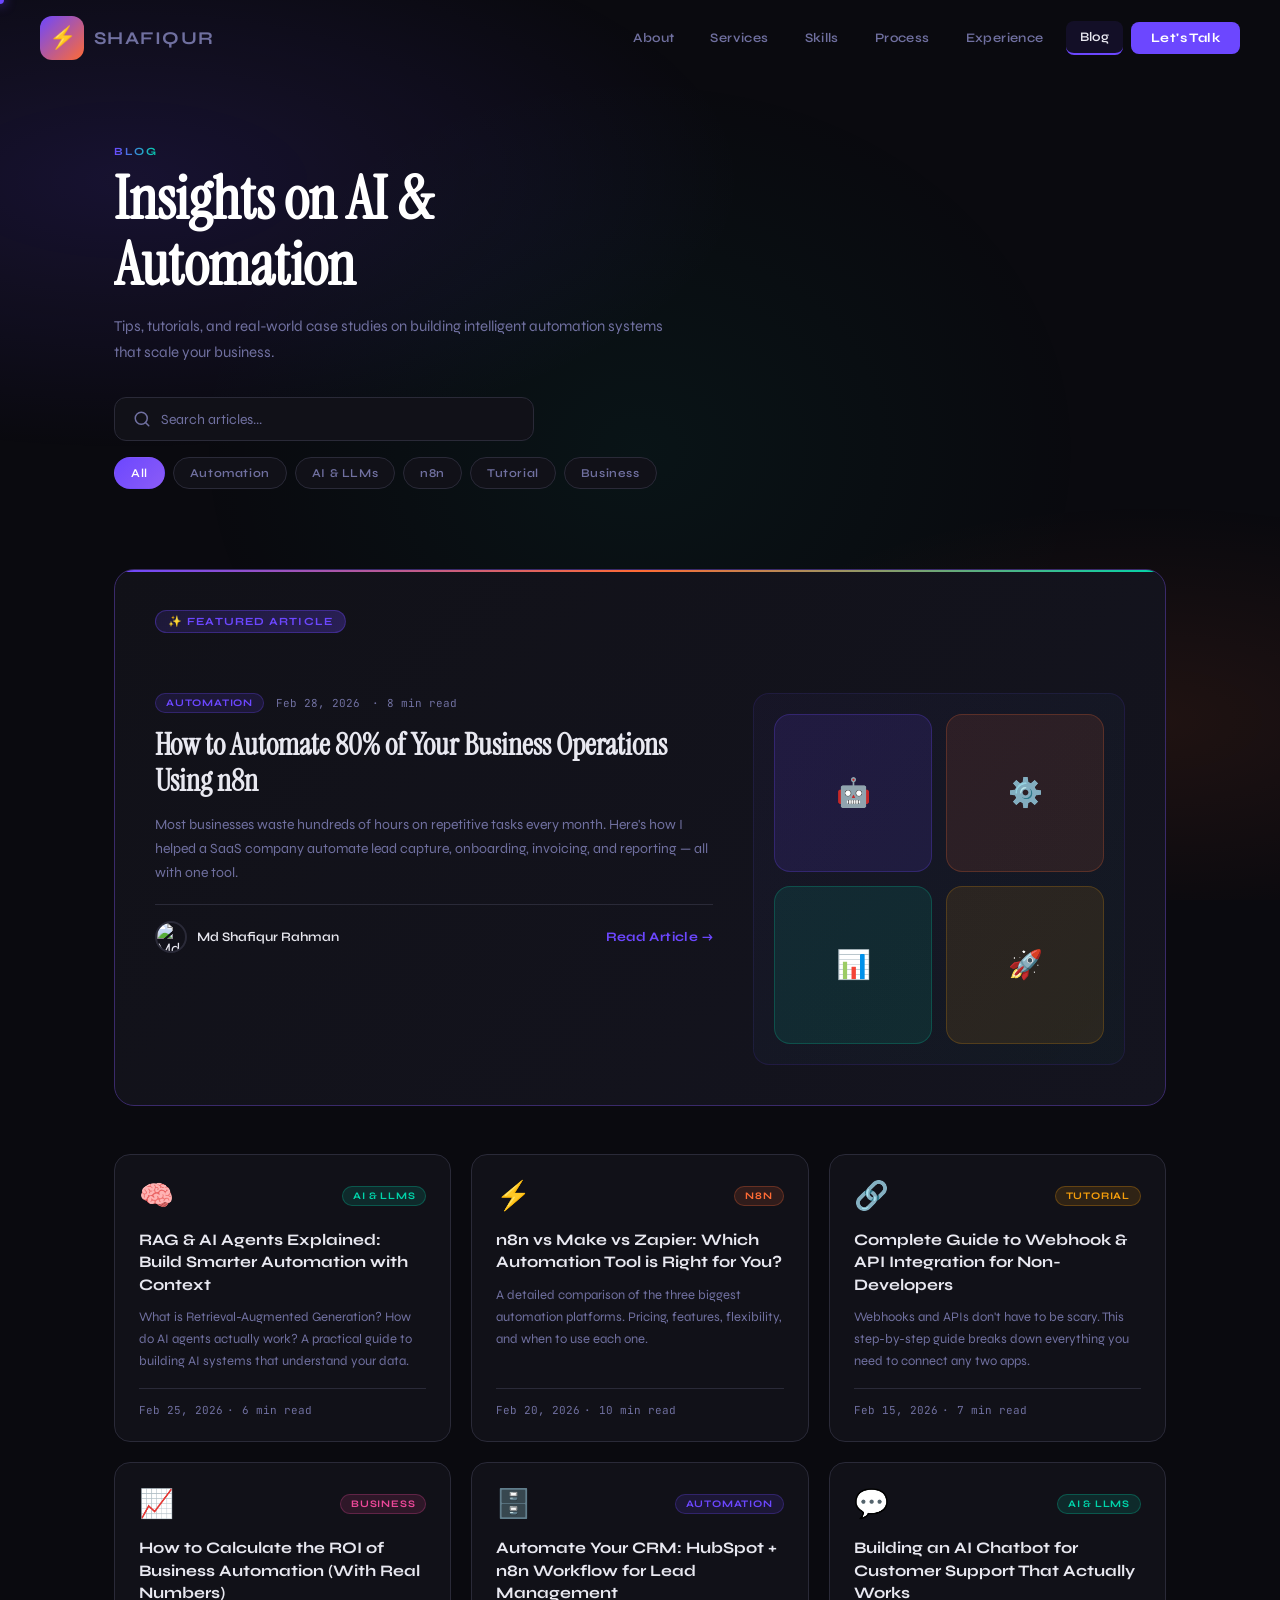
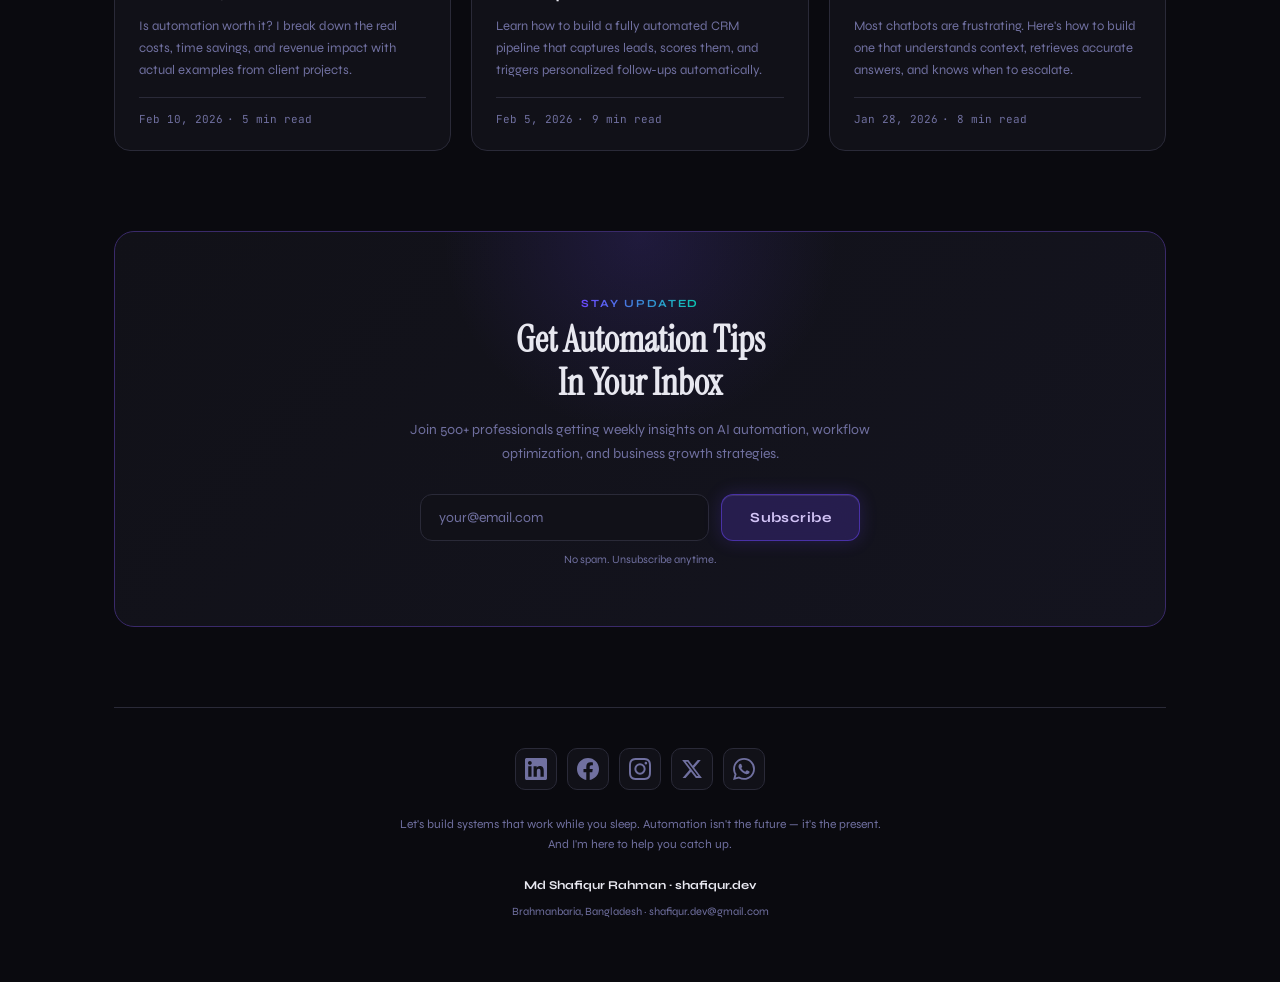
==== commit f988f583: "fixed blog page mause carsor" ====
--- a/blog.html
+++ b/blog.html
@@ -33,6 +33,10 @@
 </head>
 
 <body>
+
+    <!-- ===== CUSTOM CURSOR ===== -->
+    <div class="cursor-dot" id="cursor-dot"></div>
+    <div class="cursor-ring" id="cursor-ring"></div>
 
     <!-- Reading Progress Bar -->
     <div class="reading-progress" id="reading-progress"></div>
@@ -447,6 +451,59 @@
         });
     </script>
 
+    <script>
+        // ===== CUSTOM CURSOR =====
+        const cursorDot = document.getElementById('cursor-dot');
+        const cursorRing = document.getElementById('cursor-ring');
+
+        let mouseX = -200, mouseY = -200;
+        let ringX = -200, ringY = -200;
+
+        document.addEventListener('mousemove', (e) => {
+            mouseX = e.clientX;
+            mouseY = e.clientY;
+            cursorDot.style.left = mouseX + 'px';
+            cursorDot.style.top = mouseY + 'px';
+        });
+
+        // Smooth ring follow
+        function animateCursor() {
+            ringX += (mouseX - ringX) * 0.12;
+            ringY += (mouseY - ringY) * 0.12;
+            cursorRing.style.left = ringX + 'px';
+            cursorRing.style.top = ringY + 'px';
+            requestAnimationFrame(animateCursor);
+        }
+        animateCursor();
+
+        // Hover effect on interactive elements
+        const interactiveEls = document.querySelectorAll('a, button, input, textarea, select, label, [onclick]');
+        interactiveEls.forEach(el => {
+            el.addEventListener('mouseenter', () => {
+                cursorDot.classList.add('hover');
+                cursorRing.classList.add('hover');
+            });
+            el.addEventListener('mouseleave', () => {
+                cursorDot.classList.remove('hover');
+                cursorRing.classList.remove('hover');
+            });
+        });
+
+        // Click effect
+        document.addEventListener('mousedown', () => cursorDot.classList.add('clicking'));
+        document.addEventListener('mouseup', () => cursorDot.classList.remove('clicking'));
+
+        // Hide cursor when leaving window
+        document.addEventListener('mouseleave', () => {
+            cursorDot.style.opacity = '0';
+            cursorRing.style.opacity = '0';
+        });
+        document.addEventListener('mouseenter', () => {
+            cursorDot.style.opacity = '1';
+            cursorRing.style.opacity = '1';
+        });
+    </script>
+
 </body>
 
 </html>
--- a/styles.css
+++ b/styles.css
@@ -2527,4 +2527,393 @@
     body {
         padding-bottom: 72px;
     }
+}
+
+/* ========================================
+   📱 COMPREHENSIVE MOBILE RESPONSIVE STYLES
+   ======================================== */
+
+/* Hide custom cursor on touch devices */
+@media (hover: none) and (pointer: coarse) {
+    body {
+        cursor: auto !important;
+    }
+
+    a,
+    button,
+    [onclick],
+    label,
+    input,
+    textarea,
+    select,
+    .video-thumbnail {
+        cursor: auto !important;
+    }
+
+    .cursor-dot,
+    .cursor-ring,
+    #cursor-glow {
+        display: none !important;
+    }
+}
+
+/* ===== TABLET: 768px ===== */
+@media (max-width: 768px) {
+
+    /* --- Container --- */
+    .container {
+        padding: 0 16px;
+    }
+
+    /* --- Navigation --- */
+    nav#main-nav {
+        padding: 12px 16px;
+    }
+
+    nav#main-nav.nav-scrolled {
+        padding: 10px 16px;
+    }
+
+    .nav-links {
+        display: none;
+        flex-direction: column;
+        position: fixed;
+        top: 0;
+        left: 0;
+        right: 0;
+        bottom: 0;
+        background: rgba(10, 10, 15, 0.97);
+        backdrop-filter: blur(24px);
+        -webkit-backdrop-filter: blur(24px);
+        justify-content: center;
+        align-items: center;
+        gap: 12px;
+        z-index: 99;
+        padding: 40px 20px 80px;
+    }
+
+    .nav-links.mobile-open {
+        display: flex;
+    }
+
+    .nav-link {
+        font-size: 18px;
+        padding: 12px 24px;
+        width: 100%;
+        text-align: center;
+        border-radius: 12px;
+        border-bottom: none !important;
+    }
+
+    .nav-link.cta-link {
+        margin-top: 8px;
+        padding: 14px 32px;
+        border-radius: 12px;
+    }
+
+    .mobile-menu-btn {
+        display: flex;
+        z-index: 100;
+        position: relative;
+    }
+
+    .mobile-menu-btn.is-open span:nth-child(1) {
+        transform: translateY(7px) rotate(45deg);
+    }
+
+    .mobile-menu-btn.is-open span:nth-child(2) {
+        opacity: 0;
+        transform: scaleX(0);
+    }
+
+    .mobile-menu-btn.is-open span:nth-child(3) {
+        transform: translateY(-7px) rotate(-45deg);
+    }
+
+    /* --- Logo --- */
+    .logo-img {
+        height: 180px;
+    }
+
+    /* --- Hero Section --- */
+    #hero {
+        padding: 100px 0 60px;
+        margin-bottom: 60px;
+    }
+
+    .hero-layout {
+        grid-template-columns: 1fr;
+        gap: 40px;
+        text-align: center;
+    }
+
+    .hero-content .subtitle {
+        text-align: center;
+        margin: 0 auto 28px;
+    }
+
+    .hero-cta {
+        justify-content: center;
+    }
+
+    .hero-image {
+        order: -1;
+        display: flex;
+        justify-content: center;
+    }
+
+    .image-frame {
+        max-width: 260px;
+    }
+
+    .floating-stats {
+        display: none;
+    }
+
+    /* --- Hero Title Wrapper --- */
+    .hero-title-wrapper {
+        min-height: 160px;
+        height: calc(clamp(32px, 8vw, 52px) * 1.05 * 3);
+    }
+
+    .title-slide {
+        font-size: clamp(32px, 8vw, 52px);
+        text-align: center;
+        z-index: 0;
+    }
+
+    .title-slide.active {
+        z-index: 1;
+    }
+
+    /* --- Section titles --- */
+    .section-title {
+        font-size: clamp(22px, 5vw, 30px);
+    }
+
+    /* --- About Grid --- */
+    .about-grid {
+        grid-template-columns: 1fr;
+        gap: 32px;
+    }
+
+    .about-highlights {
+        grid-template-columns: 1fr 1fr;
+        gap: 12px;
+    }
+
+    /* --- Services / Strategy Grid --- */
+    .strategy-grid {
+        grid-template-columns: 1fr;
+        gap: 12px;
+    }
+
+    .services-bento {
+        grid-template-columns: 1fr !important;
+    }
+
+    .services-bento .strategy-card.bento-featured {
+        grid-column: span 1 !important;
+    }
+
+    /* --- Tools / Premium Section --- */
+    .premium-section {
+        padding: 28px 20px;
+    }
+
+    .premium-grid {
+        grid-template-columns: 1fr 1fr;
+        gap: 12px;
+    }
+
+    /* --- Skills Timing Table --- */
+    .timing-table {
+        overflow-x: auto;
+    }
+
+    .timing-row {
+        grid-template-columns: 140px 100px 1fr;
+        padding: 12px 16px;
+        font-size: 12px;
+        gap: 8px;
+    }
+
+    .timing-row.header {
+        padding: 10px 16px;
+    }
+
+    /* --- Authority / Process Grid --- */
+    .authority-list {
+        grid-template-columns: 1fr;
+        gap: 12px;
+        margin-bottom: 60px;
+    }
+
+    /* --- Experience / Week Grid --- */
+    .week-grid {
+        grid-template-columns: 1fr;
+        gap: 16px;
+        margin-bottom: 60px;
+    }
+
+    /* --- Hooks / Why Me Grid --- */
+    .hooks-grid {
+        grid-template-columns: 1fr;
+        gap: 12px;
+        margin-bottom: 60px;
+    }
+
+    /* --- Testimonials --- */
+    .testimonials-grid {
+        grid-template-columns: 1fr;
+        gap: 16px;
+    }
+
+    /* --- Contact Info Grid --- */
+    .contact-info-grid {
+        grid-template-columns: 1fr;
+        gap: 12px;
+    }
+
+    /* --- Metrics Grid --- */
+    .strategy-grid[style*="margin-bottom: 80px"] {
+        grid-template-columns: 1fr 1fr;
+    }
+
+    /* --- Scroll to Top button position --- */
+    .scroll-to-top {
+        bottom: 90px;
+        right: 16px;
+    }
+
+    /* --- General section margin reduction --- */
+    .strategy-grid,
+    .week-grid,
+    .hooks-grid,
+    .about-grid {
+        margin-bottom: 60px;
+    }
+
+    /* --- Buttons --- */
+    .btn-primary,
+    .btn-secondary,
+    .btn-book-call {
+        width: 100%;
+        justify-content: center;
+    }
+
+    .hero-cta {
+        flex-direction: column;
+        gap: 12px;
+        width: 100%;
+        max-width: 320px;
+        margin-left: auto;
+        margin-right: auto;
+    }
+
+    /* --- Bottom Nav label size --- */
+    .mbn-link {
+        font-size: 8px;
+        padding: 4px 6px;
+        min-width: 44px;
+    }
+
+    /* --- Trust badges --- */
+    .trust-badges {
+        flex-direction: column;
+        align-items: center;
+        gap: 8px;
+    }
+}
+
+/* ===== SMALL MOBILE: 480px ===== */
+@media (max-width: 480px) {
+
+    /* --- Container tighter padding --- */
+    .container {
+        padding: 0 12px;
+    }
+
+    /* --- Hero --- */
+    #hero {
+        padding: 90px 0 48px;
+    }
+
+    .hero-title-wrapper {
+        min-height: 130px;
+        height: auto;
+    }
+
+    .title-slide {
+        font-size: clamp(28px, 9vw, 42px);
+    }
+
+    /* --- About highlights: single column on very small screens --- */
+    .about-highlights {
+        grid-template-columns: 1fr;
+    }
+
+    /* --- Premium grid: single column --- */
+    .premium-grid {
+        grid-template-columns: 1fr;
+    }
+
+    /* --- Timing row: simpler on tiny screen --- */
+    .timing-row {
+        grid-template-columns: 1fr;
+        gap: 4px;
+        padding: 12px 12px;
+    }
+
+    .timing-row.header {
+        display: none;
+    }
+
+    .timing-time {
+        font-size: 12px;
+    }
+
+    .timing-why {
+        font-size: 11px;
+    }
+
+    /* --- Metrics grid: single column --- */
+    .strategy-grid {
+        grid-template-columns: 1fr;
+    }
+
+    /* --- Nav padding --- */
+    nav#main-nav,
+    nav#main-nav.nav-scrolled {
+        padding: 10px 12px;
+    }
+
+    /* --- Logo smaller --- */
+    .logo-img {
+        height: 140px;
+    }
+
+    /* --- Buttons --- */
+    .btn-primary {
+        font-size: 13px;
+        padding: 13px 20px;
+    }
+
+    .btn-book-call {
+        font-size: 13px;
+        padding: 14px 20px;
+    }
+
+    /* --- Bottom nav --- */
+    .mbn-link {
+        font-size: 7px;
+        padding: 4px 4px;
+        min-width: 38px;
+        gap: 2px;
+    }
+
+    .mbn-link svg {
+        width: 18px;
+        height: 18px;
+    }
 }
